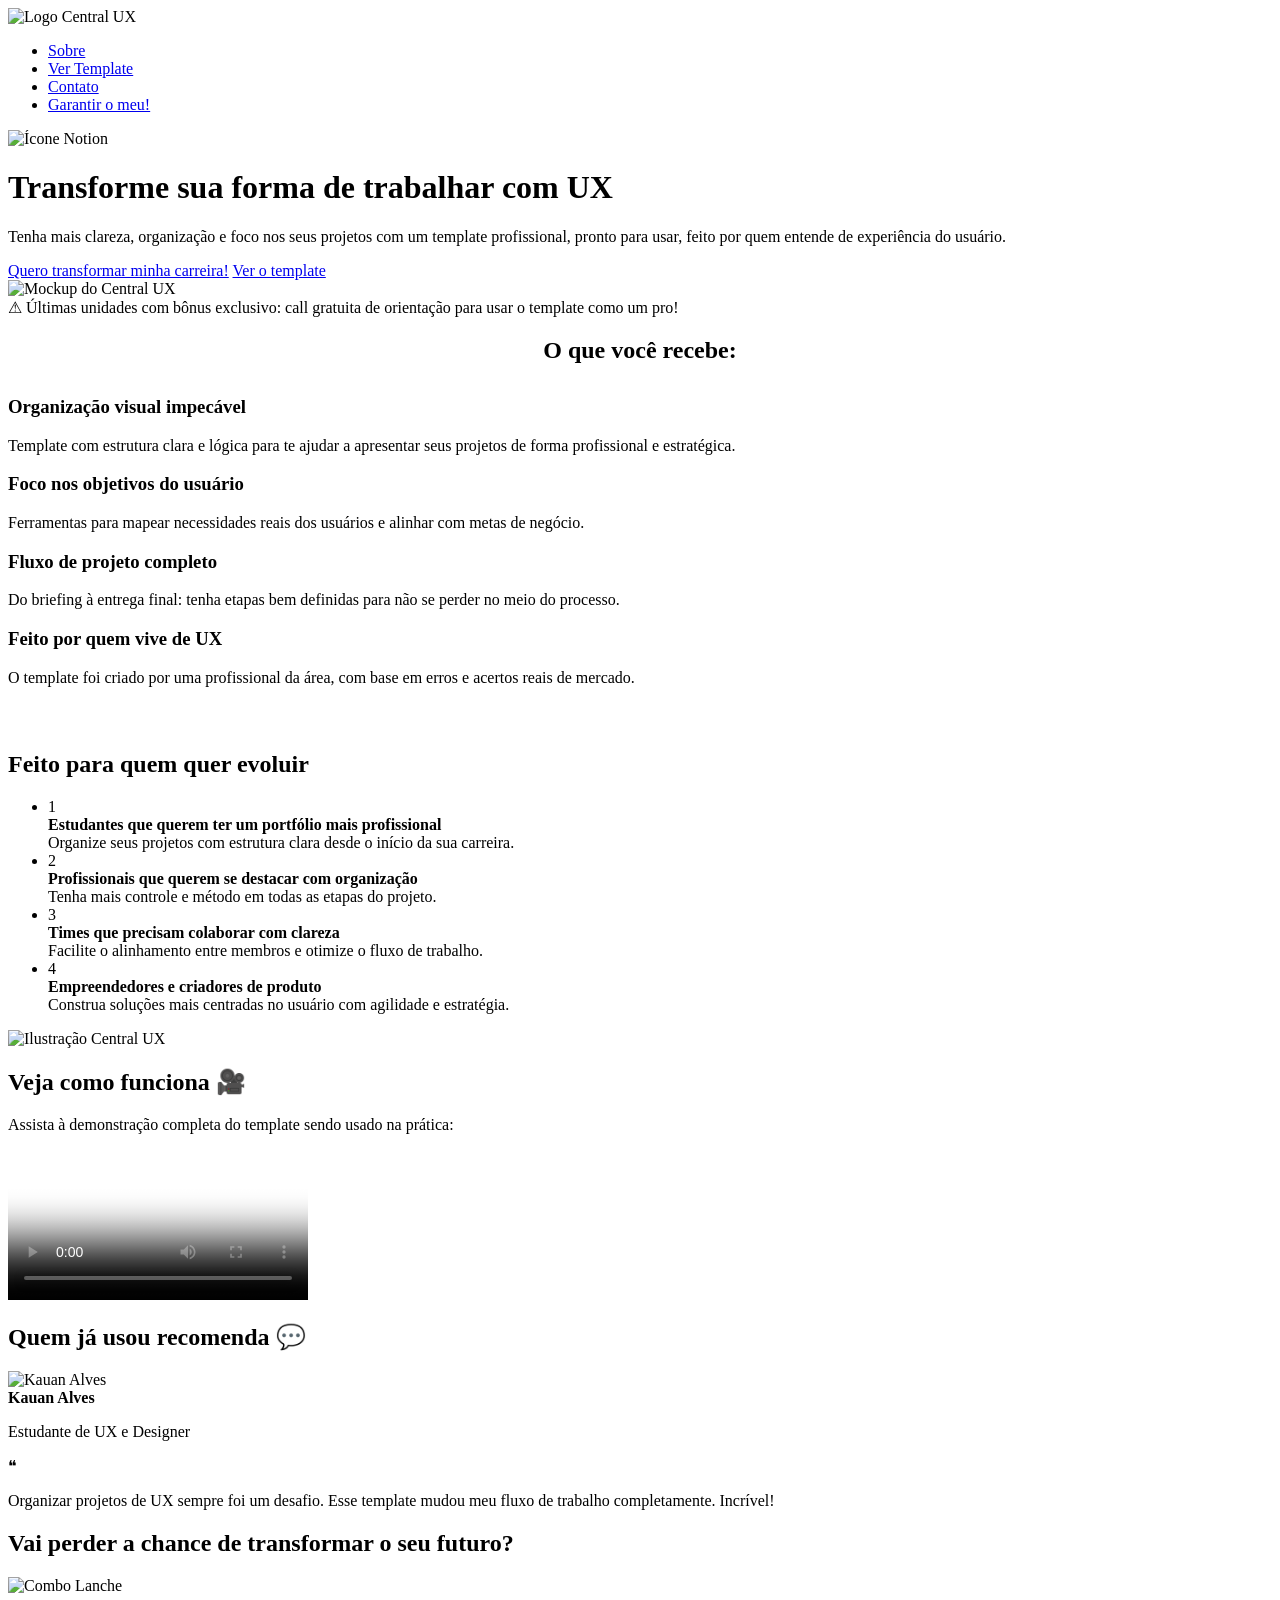
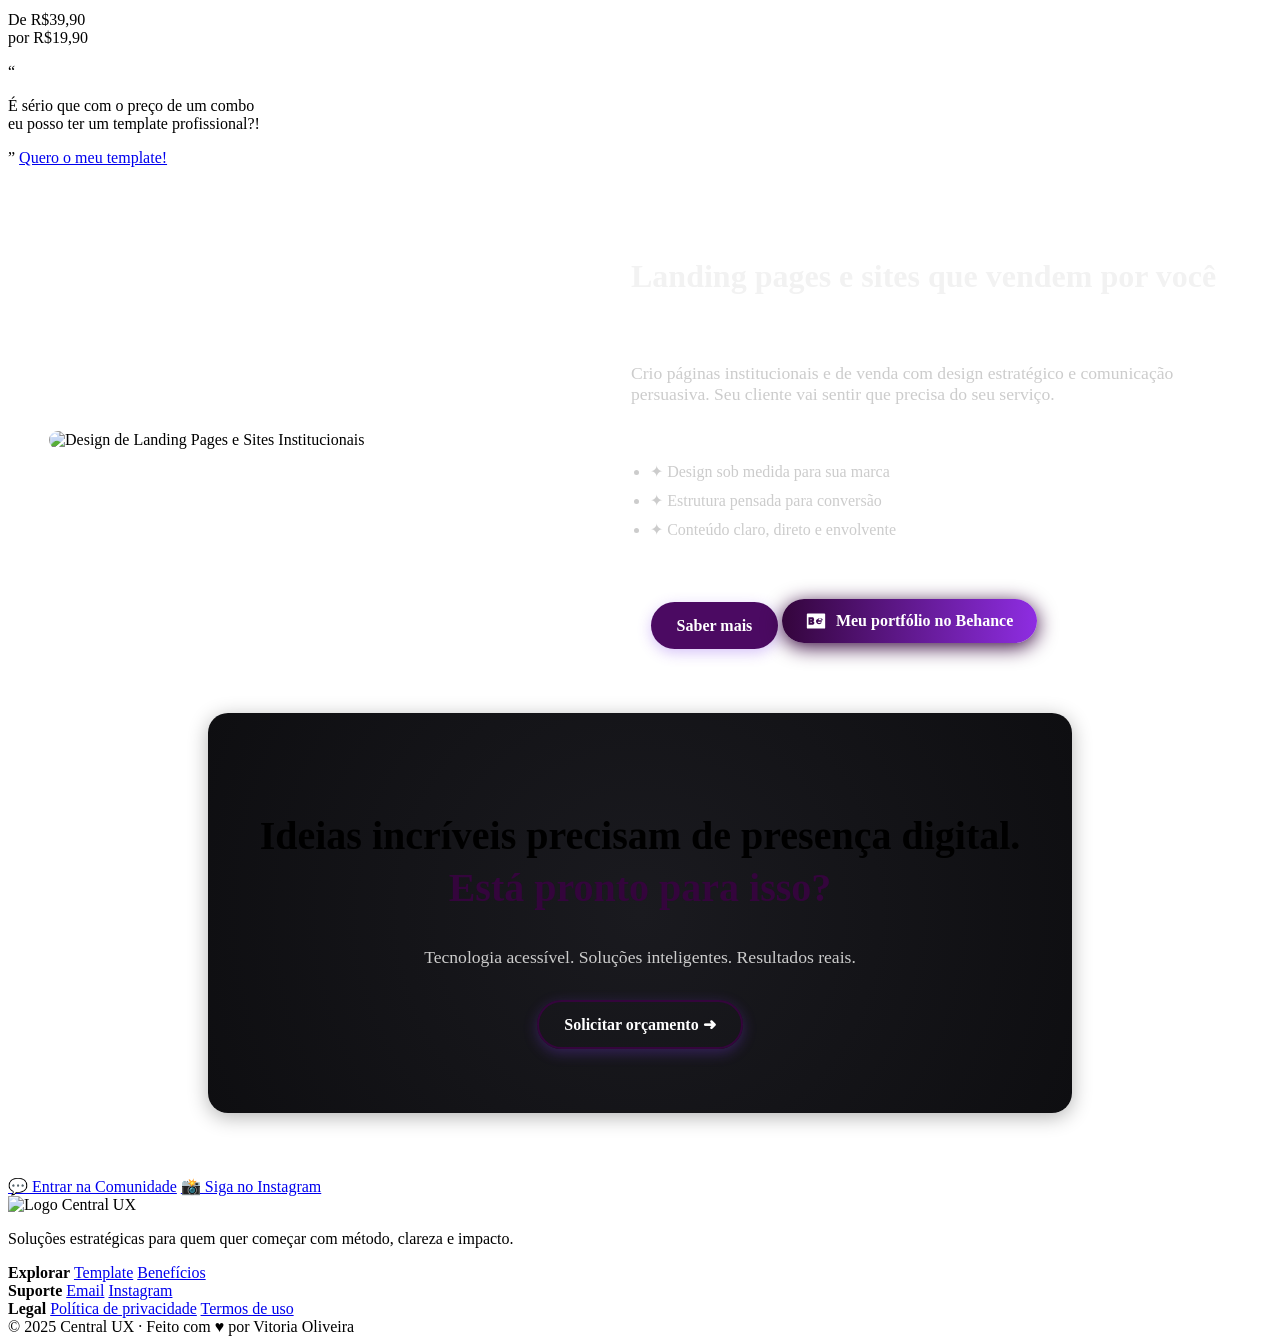
==== index.html @ a13b83d2 "add files via upload" ====
<!DOCTYPE html>
<html lang="pt-BR">
<head>
  <meta charset="UTF-8" />
  <meta name="viewport" content="width=device-width, initial-scale=1.0" />
  <meta name="description" content="Central UX: o template definitivo para designers, freelancers e times organizarem seus projetos de UX com clareza e método.">
  <title>Central UX | Organize seus Projetos de UX Agora</title>
  <link href="https://fonts.googleapis.com/css2?family=Poppins:wght@400;600;700&display=swap" rel="stylesheet">
  <link href="/CENTRAL UX/css/stylesheet.css" rel="stylesheet">
  <script src="https://unpkg.com/lucide@latest"></script>
  
</head>
<body>

<nav class="header">
  <nav class="nav-bar">
    <div class="nav-logo">
      <img src="/CENTRAL UX/midia/ICON CENTRAL UX.png" alt="Logo Central UX" />
    </div>
    <ul class="nav-links">
      <li><a href="#sobre">Sobre</a></li>
      <li><a href="#template">Ver Template</a></li>
      <li><a href="#contato">Contato</a></li>
      <li><a href="https://mpago.la/2UiSpnp" class="btn-nav">Garantir o meu!</a></li>
    </ul>
  </nav>
</nav>

  <header>
    <div class="hero">
      <img src="https://upload.wikimedia.org/wikipedia/commons/4/45/Notion_app_logo.png" alt="Ícone Notion" class="logo" />
      <h1>Transforme sua forma de trabalhar com UX</h1>
      <p>Tenha mais clareza, organização e foco nos seus projetos com um template profissional, pronto para usar, feito por quem entende de experiência do usuário.</p>
      <div class="cta-buttons">
        <a href="https://mpago.la/2UiSpnp" class="primary">Quero transformar minha carreira!</a>
        <a href="#video" class="secondary">Ver o template</a>
      </div>
    </div>
    <div class="mockup">
      <img src="/CENTRAL UX/midia/ZenBook Duo 14.png" alt="Mockup do Central UX" />
    </div>
  </header>

  <main class="container">
    <section class="urgency">⚠ Últimas unidades com bônus exclusivo: call gratuita de orientação para usar o template como um pro!</section>

 <section id="sobre" style="margin-bottom: 4rem;">
  <h2 class="hover-underline" style="text-align: center; margin-bottom: 2rem; font-weight: 700;">
    O que você recebe:
  </h2>

  <div class="cards-container">
    <div class="card">
      <div class="icon-circle">
        <div data-lucide="layout-dashboard" style="stroke: #fff;"></div>
      </div>
      <h3>Organização visual impecável</h3>
      <p>
        Template com estrutura clara e lógica para te ajudar a apresentar seus projetos de forma profissional e estratégica.
      </p>
    </div>

    <div class="card">
      <div class="icon-circle">
        <div data-lucide="target" style="stroke: #fff;"></div>
      </div>
      <h3>Foco nos objetivos do usuário</h3>
      <p>
        Ferramentas para mapear necessidades reais dos usuários e alinhar com metas de negócio.
      </p>
    </div>

    <div class="card">
      <div class="icon-circle">
        <div data-lucide="layers" style="stroke: #fff;"></div>
      </div>
      <h3>Fluxo de projeto completo</h3>
      <p>
        Do briefing à entrega final: tenha etapas bem definidas para não se perder no meio do processo.
      </p>
    </div>

    <div class="card">
      <div class="icon-circle">
        <div data-lucide="users" style="stroke: #fff;"></div>
      </div>
      <h3>Feito por quem vive de UX</h3>
      <p>
        O template foi criado por uma profissional da área, com base em erros e acertos reais de mercado.
      </p>
    </div>
  </div>
</section>


<script>
  lucide.createIcons();
</script>
    </div>
  </section>
  <script>
    lucide.createIcons();
  </script>

<section class="evoluir-section">
  <div class="evoluir-container">
    <div class="evoluir-texto">
      <h2>Feito para quem quer evoluir</h2>

      <ul>
        <li>
          <span class="num">1</span>
          <div>
            <strong>Estudantes que querem ter um portfólio mais profissional</strong><br />
            Organize seus projetos com estrutura clara desde o início da sua carreira.
          </div>
        </li>
        <li>
          <span class="num">2</span>
          <div>
            <strong>Profissionais que querem se destacar com organização</strong><br />
            Tenha mais controle e método em todas as etapas do projeto.
          </div>
        </li>
        <li>
          <span class="num">3</span>
          <div>
            <strong>Times que precisam colaborar com clareza</strong><br />
            Facilite o alinhamento entre membros e otimize o fluxo de trabalho.
          </div>
        </li>
        <li>
          <span class="num">4</span>
          <div>
            <strong>Empreendedores e criadores de produto</strong><br />
            Construa soluções mais centradas no usuário com agilidade e estratégia.
          </div>
        </li>
      </ul>
    </div>

    <div class="evoluir-img">
      <img src="/CENTRAL UX/midia/Startup.svg" alt="Ilustração Central UX" />
    </div>
  </div>
</section>

<section class="como-funciona">
  <div class="container">
    <h2>Veja como funciona 🎥</h2>
    <p>Assista à demonstração completa do template sendo usado na prática:</p>
    <div class="video-wrapper">
      <video controls poster="/CENTRAL UX/midia/ICON CENTRAL UX.png">
        <source src="/CENTRAL UX/midia/Gravação de Tela 2025-06-22 212845.mp4" type="video/mp4">
        Seu navegador não suporta o elemento de vídeo.
      </video>
    </div>
  </div>
</section>

<section class="depoimentos-bg">
  <div class="depoimentos container">
    <h2>Quem já usou recomenda <span>💬</span></h2>

    <div class="depoimento-card">
      <div class="depoimento-header">
        <img src="/CENTRAL UX/midia/imgkauan.jpg" alt="Kauan Alves">
        <div class="depoimento-info">
          <strong>Kauan Alves</strong>
          <p>Estudante de UX e Designer</p>
        </div>
      </div>
      <div class="depoimento-texto">
        <span class="aspas">❝</span>
        <p>
          Organizar projetos de UX sempre foi um desafio. Esse template mudou meu fluxo de trabalho completamente. Incrível!
        </p>
      </div>
    </div>
  </div>
</section>


<section class="combo-banner">
   <h2>Vai perder a chance de transformar o seu futuro?</h2>
  <div class="combo-left">
    <img src="/CENTRAL UX/midia/combo-lanche.png" alt="Combo Lanche" />
    <p class="preco">
      De <span class="antigo">R$39,90</span><br>
      por <span class="novo">R$19,90</span>
    </p>
  </div>

  <div class="combo-right">
    <div class="citacao">
      <span class="aspas-top">“</span>
      <p class="frase">
        É sério que com o preço de um combo<br>
        eu posso ter um template profissional?!
      </p>
      <span class="aspas-bottom">”</span>
      <a href="#formulario" class="cta-combo">Quero o meu template!</a>
    </div>
  </div>
</section>

  </main>
<section class="highlight fade-up-section" style="display: flex; flex-wrap: wrap; align-items: center; justify-content: center; gap: 2rem; margin-top: 4rem;">
  <div style="flex: 1 1 450px; max-width: 550px;">
    <img src="/CENTRAL UX/midia/Group 33583 1.png" alt="Design de Landing Pages e Sites Institucionais" style="width: 100%; border-radius: 20px;" />
  </div>
  <div style="flex: 1 1 450px; max-width: 600px; display: flex; flex-direction: column; gap: 1.5rem;">
    <h2 style="font-size: 2rem; color: #f2f2f2;">Landing pages e sites que vendem por você</h2>
    <p style="font-size: 1.1rem; color: #ccc;">Crio páginas institucionais e de venda com design estratégico e comunicação persuasiva. Seu cliente vai sentir que precisa do seu serviço.</p>
    <ul style="color: #ccc; font-size: 1rem; padding-left: 1.2rem; display: flex; flex-direction: column; gap: 0.6rem;">
      <li>✦ Design sob medida para sua marca</li>
      <li>✦ Estrutura pensada para conversão</li>
      <li>✦ Conteúdo claro, direto e envolvente</li>
    </ul>

     <div class="button-group">
        <span style="margin-left: 20px;"></span>
        <a href="/CENTRAL UX/pagina landing/index.html" class="cta-site-button" style="background-color:#4b0a62;">Saber mais</a>
        <a href="https://www.behance.net/vitoriaoliveira102" target="_blank" class="btn-behance">
  <svg xmlns="http://www.w3.org/2000/svg" width="20" height="20" fill="white" viewBox="0 0 24 24">
    <path d="M2 3h20a1 1 0 0 1 1 1v16a1 1 0 0 1-1 1H2a1 1 0 0 1-1-1V4a1 1 0 0 1 1-1zm7.5 6.25c0-1.2-.98-1.75-2.18-1.75H3v9h4.5c1.38 0 2.5-.93 2.5-2.25 0-.98-.62-1.69-1.5-1.97.69-.24 1.25-.81 1.25-2.03zm-3.5.25c.42 0 .75.33.75.75s-.33.75-.75.75H5.5V9.5H6zm0 3.25c.55 0 1 .38 1 .75s-.45.75-1 .75H5.5v-1.5H6zm11.69-3.97c-1.31 0-2.37.95-2.65 2.22h5.04c-.18-1.36-1.1-2.22-2.39-2.22zM12 12c0 2.21 1.61 3.75 3.74 3.75 1.44 0 2.55-.69 3.14-1.94h-1.76c-.29.43-.77.69-1.38.69-.89 0-1.54-.5-1.72-1.5h5.03v-.5c0-2.2-1.31-3.75-3.62-3.75C13.49 9.75 12 11.06 12 12zm3-4.75h4v1h-4v-1z"/>
  </svg>
  <span>Meu portfólio no Behance</span>
</a>
      </div>
  </div>
</section>

<section class="cta-section">
    <h1>Ideias incríveis precisam de presença digital. <span>Está pronto para isso?</span></h1>
    <p>Tecnologia acessível. Soluções inteligentes. Resultados reais.</p>
   <div class="button-group">
        <a href="https://wa.me/5585998333612?text=Olá!%20Tenho%20interesse%20em%20um%20site." target="_blank" class="cta-site-button">
          Solicitar orçamento ➜
        </a>
      </div>
  </section>
    <div class="cta-buttons" style="margin-top: 2rem; justify-content: center;">
      <a href="https://chat.whatsapp.com/ByC4H8EJh5B25DoZW5UY8A?mode=ac_c" class="primary">💬 Entrar na Comunidade</a>
      <a href="https://www.instagram.com/central_ux/" class="secondary">📸 Siga no Instagram</a>
    </div>
<style>
   .cta-section {
      background: radial-gradient(circle at center, #1a1a1f 0%, #0e0e11 100%);
      border-radius: 20px;
      padding: 4rem 2rem;
      text-align: center;
      max-width: 800px;
      margin: 4rem auto;
      box-shadow: 0 4px 20px rgba(0,0,0,0.3);
    }
    .cta-section h1 {
      font-size: 2.5rem;
      font-weight: 700;
      line-height: 1.3;
    }
    .cta-section h1 span {
      color: #34053C;
    }
    .cta-section p {
      font-size: 1.1rem;
      color: #ccc;
      margin: 1rem 0 2rem;
    }
    .cta-section a {
      background: transparent;
      border: 2px solid #34053C;
      color: #ffffff;
      padding: 0.8rem 1.6rem;
      border-radius: 50px;
      font-weight: 600;
      text-decoration: none;
      transition: all 0.3s ease;
    }
    .cta-section a:hover {
      background: #34053C;
      color: #fff;
      transform: translateY(-2px);
    }
  .btn-behance {
  display: inline-flex;
  align-items: center;
  gap: 10px;
  margin-top: 20px;
  padding: 12px 24px;
  border-radius: 9999px;
  font-weight: 600;
  font-size: 1rem;
  color: white;
  background: linear-gradient(90deg, #34053C, #8e2de2);
  box-shadow: 0 4px 20px #34053C;
  text-decoration: none;
  transition: all 0.3s ease;
}

.btn-behance:hover {
  transform: scale(1.05);
  box-shadow: 0 6px 30px #34053C;
}
  
  /* Animação de entrada suave para a seção */
  .fade-up-section {
    opacity: 0;
    transform: translateY(50px);
    animation: fadeUp 1.2s ease forwards;
    animation-delay: 0.3s;
  }

  @keyframes fadeUp {
    to {
      opacity: 1;
      transform: translateY(0);
    }
  }

  /* Botão com hover e seta */
  .cta-site-button {
    display: inline-block;
    background: #7b3be8;
    color: white;
    padding: 0.9rem 1.6rem;
    border-radius: 50px;
    text-decoration: none;
    font-weight: 600;
    transition: all 0.3s ease;
    box-shadow: 0 4px 14px rgba(123, 59, 232, 0.3);
  }

  .cta-site-button:hover {
    background: #9e5bff;
    transform: translateY(-4px);
    box-shadow: 0 6px 20px rgba(123, 59, 232, 0.4);
  }
</style>


  <footer>
  <div class="brand">
    <img src="/CENTRAL UX/midia/ICON CENTRAL UX.png" alt="Logo Central UX" style="width: 300px; height: auto;" />
    <p>Soluções estratégicas para quem quer começar com método, clareza e impacto.</p>
  </div>
  <div class="links">
    <div>
      <strong>Explorar</strong>
      <a href="#">Template</a>
      <a href="#">Benefícios</a>
    </div>
    <div>
      <strong>Suporte</strong>
      <a href="mailto:centralux0@gmail.com">Email</a>
      <a href="https://www.instagram.com/central_ux/">Instagram</a>
    </div>
    <div>
      <strong>Legal</strong>
      <a href="#">Política de privacidade</a>
      <a href="#">Termos de uso</a>
    </div>
  </div>
  <div class="bottom">
    © 2025 Central UX · Feito com ♥ por Vitoria Oliveira
  </div>
</footer>
</body>
</html>
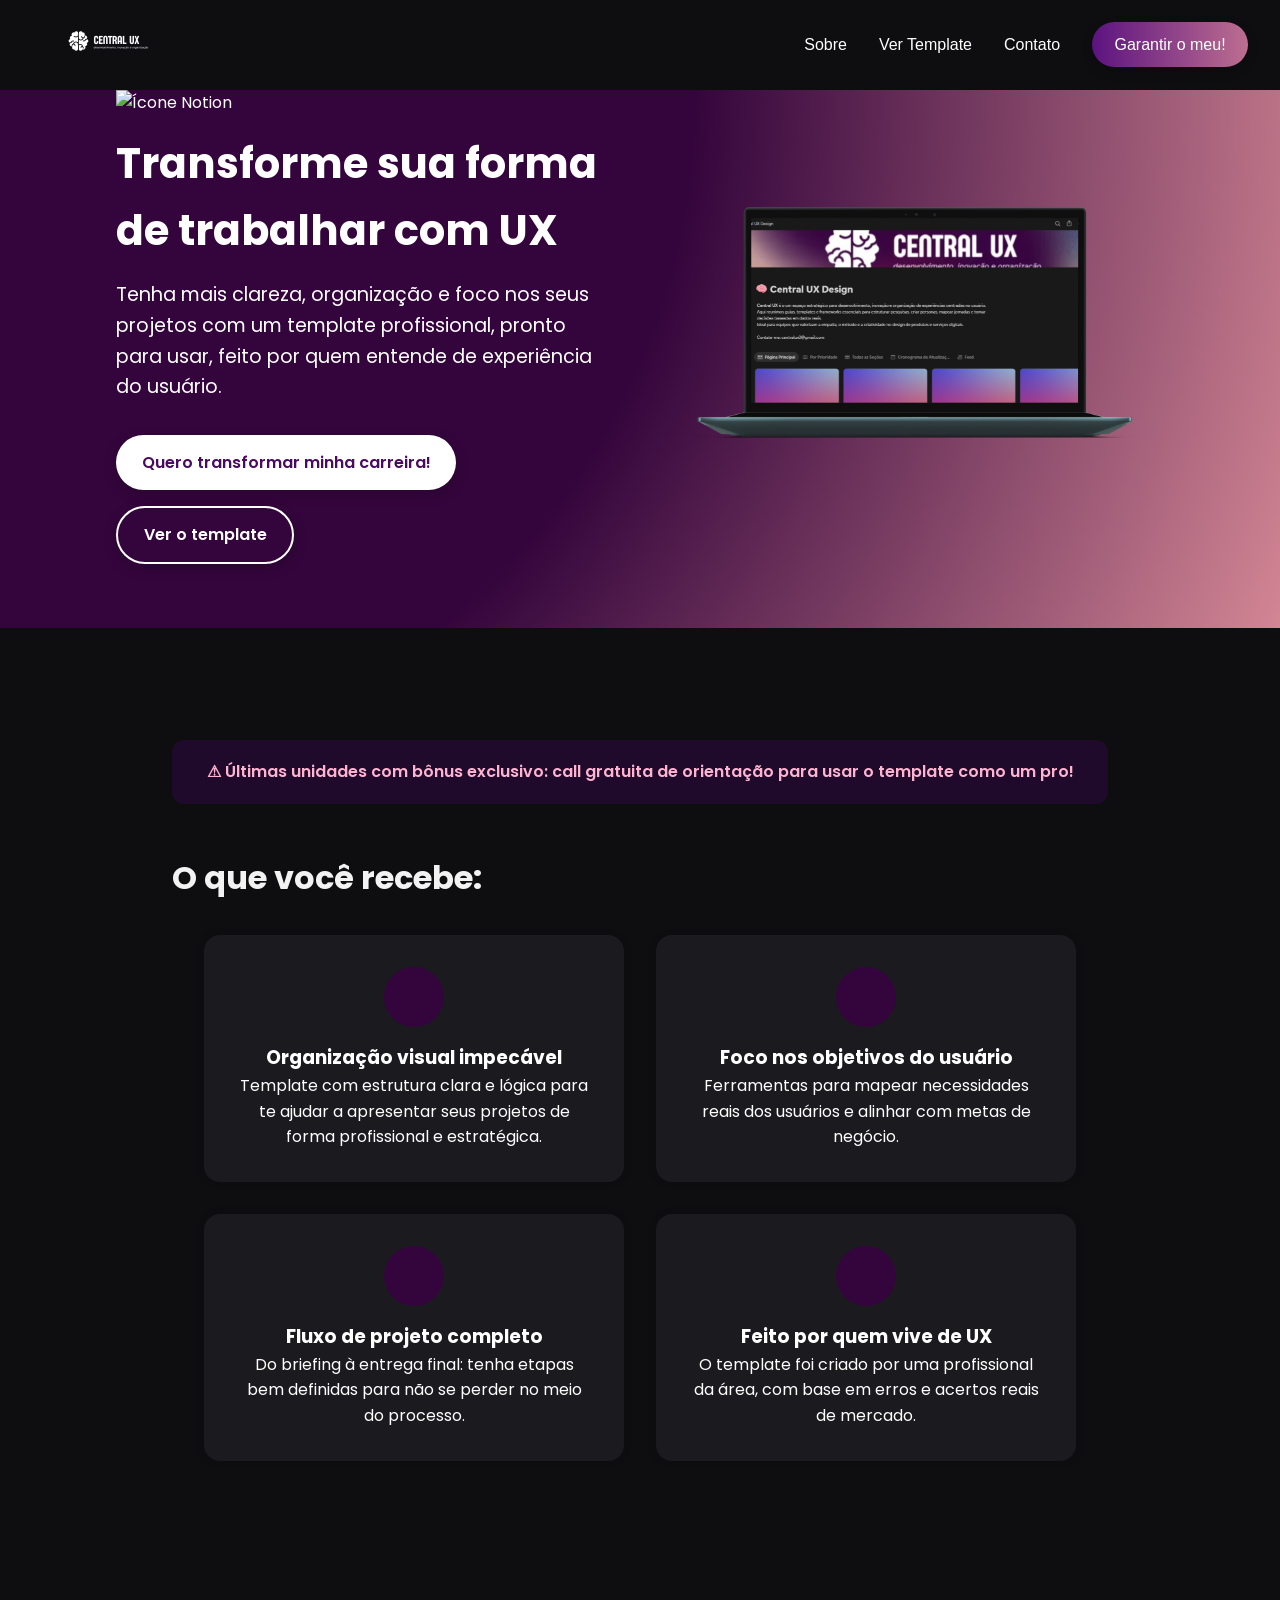
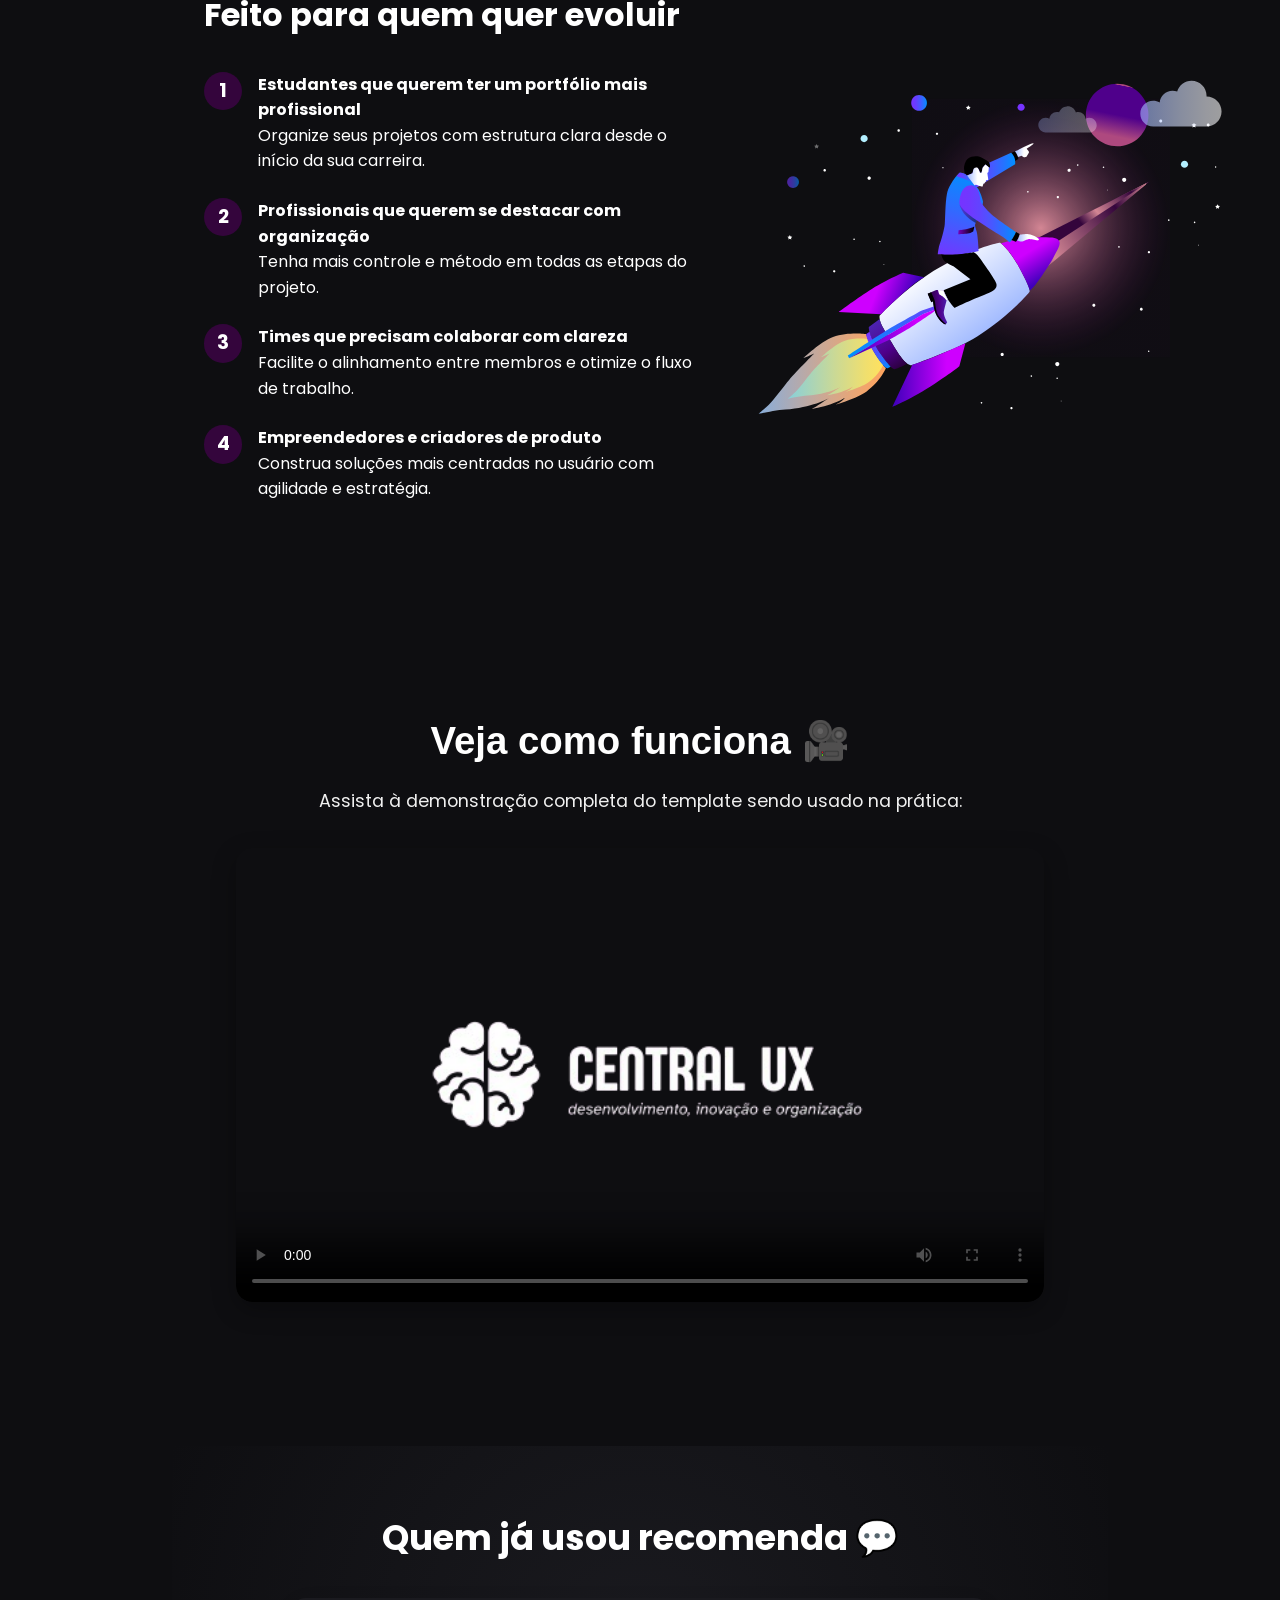
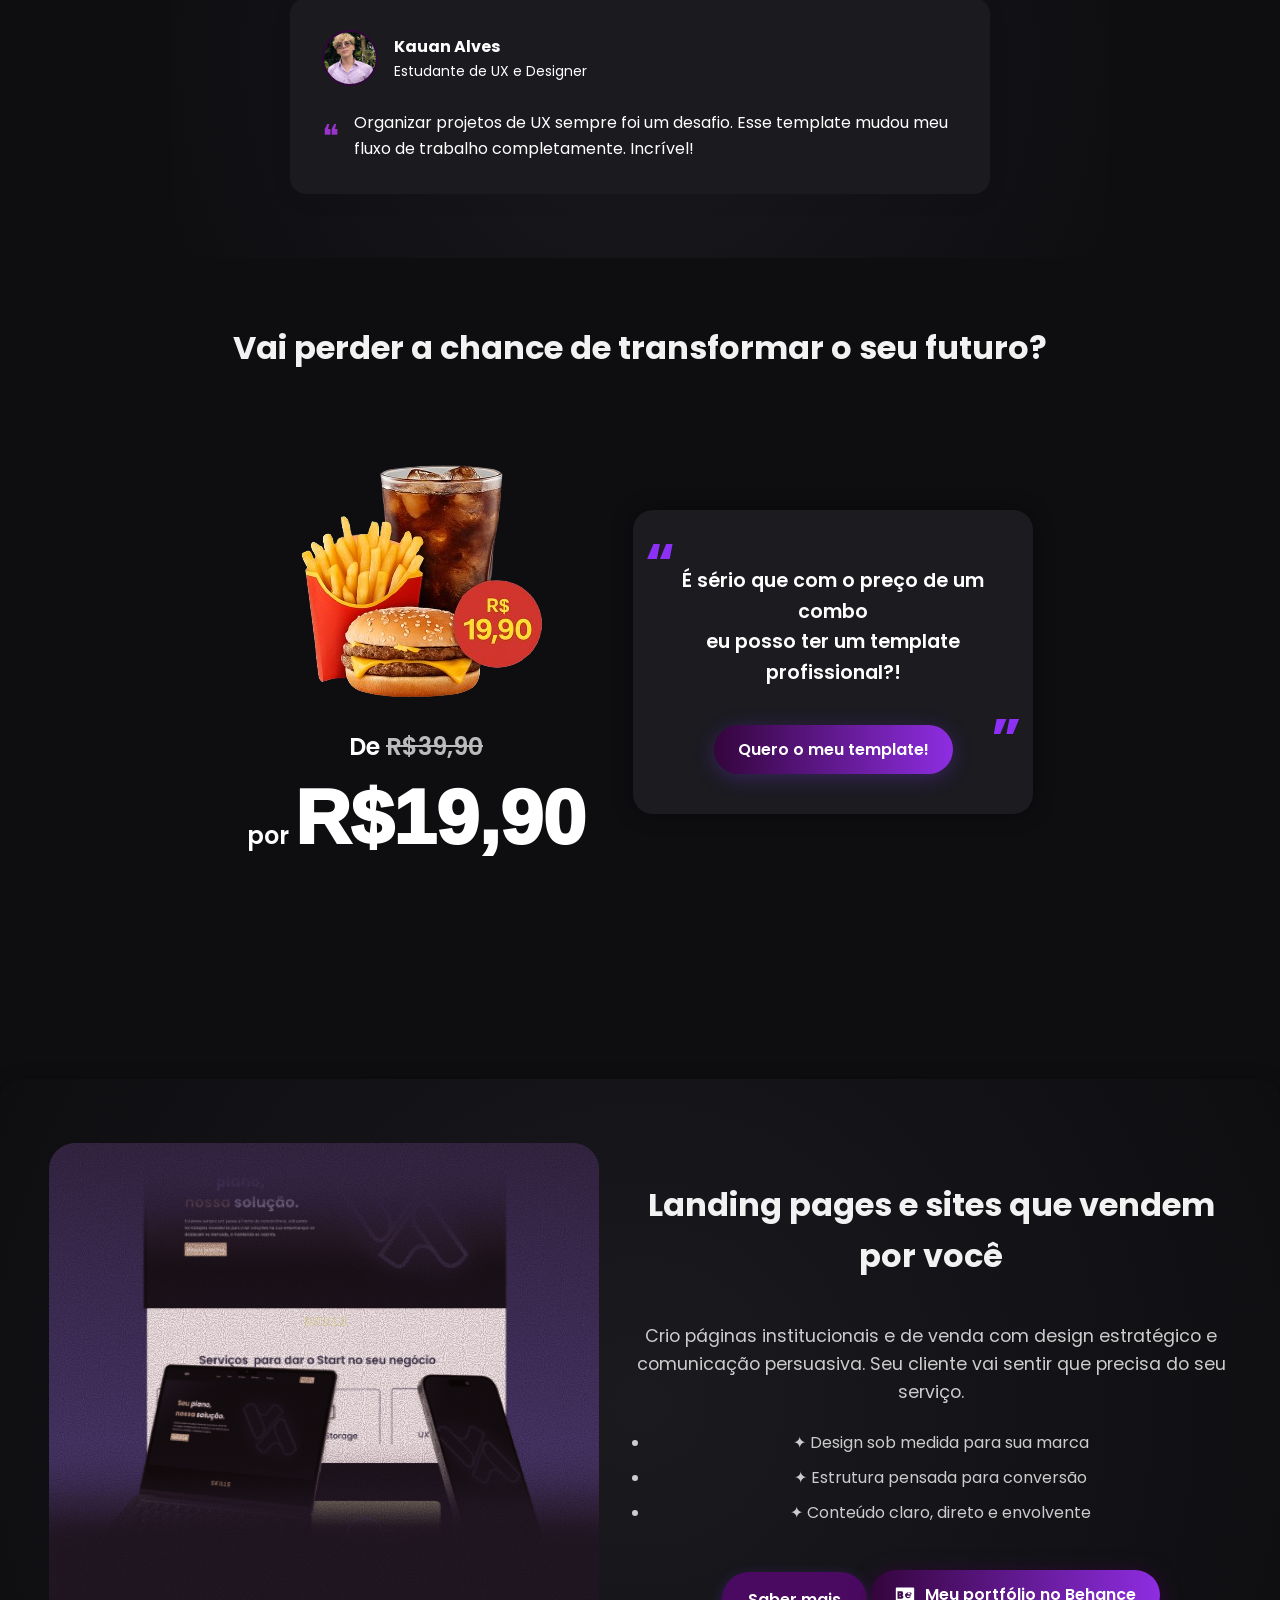
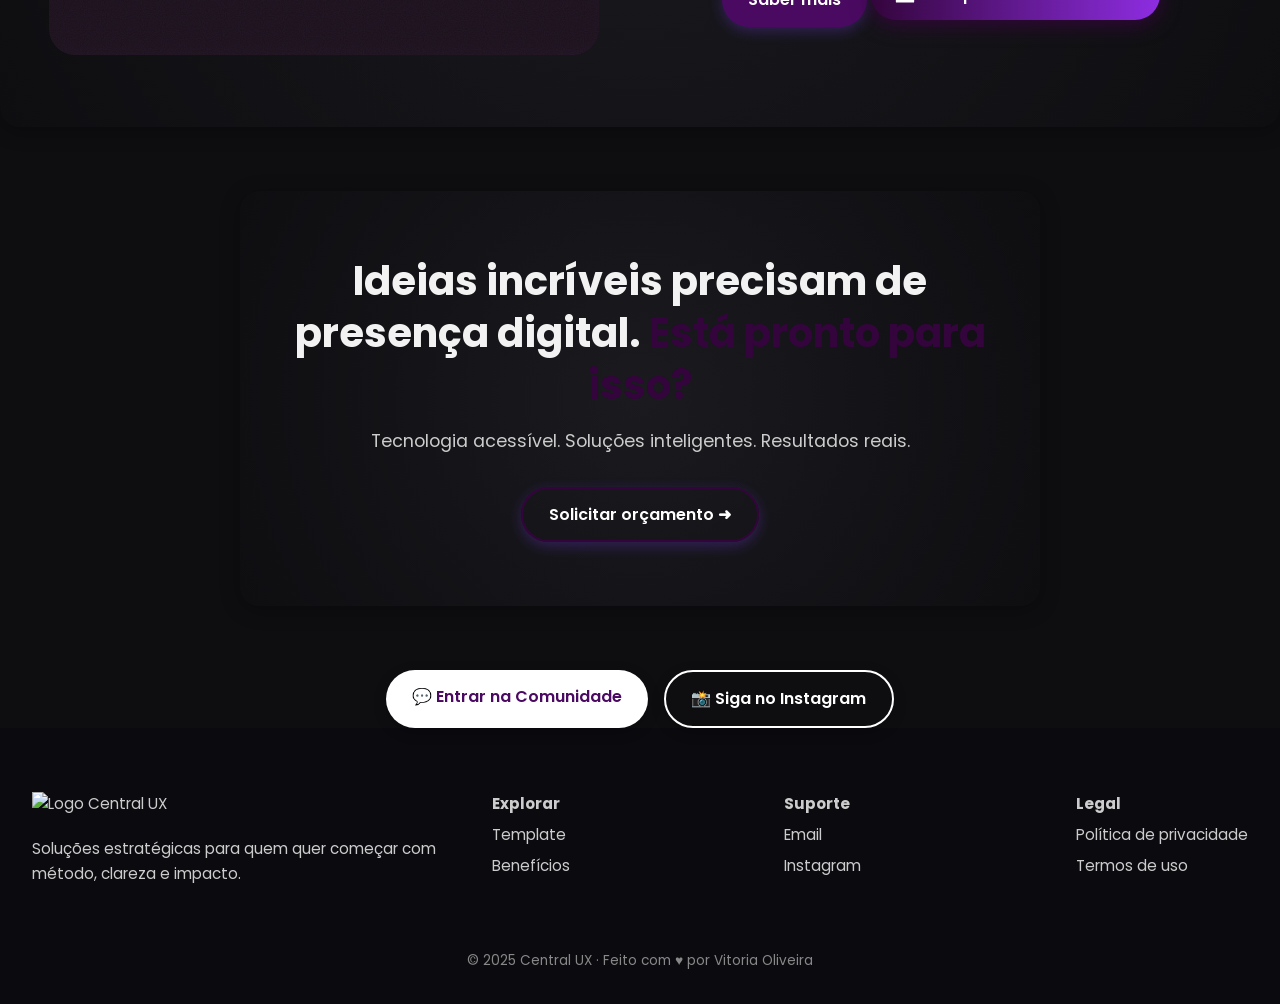
==== commit 69d278aa: "Update index.html" ====
--- a/index.html
+++ b/index.html
@@ -6,7 +6,7 @@
   <meta name="description" content="Central UX: o template definitivo para designers, freelancers e times organizarem seus projetos de UX com clareza e método.">
   <title>Central UX | Organize seus Projetos de UX Agora</title>
   <link href="https://fonts.googleapis.com/css2?family=Poppins:wght@400;600;700&display=swap" rel="stylesheet">
-  <link href="/CENTRAL UX/css/stylesheet.css" rel="stylesheet">
+  <link href="../css/stylesheet.css" rel="stylesheet">
   <script src="https://unpkg.com/lucide@latest"></script>
   
 </head>
@@ -15,7 +15,7 @@
 <nav class="header">
   <nav class="nav-bar">
     <div class="nav-logo">
-      <img src="/CENTRAL UX/midia/ICON CENTRAL UX.png" alt="Logo Central UX" />
+      <img src="../midia/ICON CENTRAL UX.png" alt="Logo Central UX" />
     </div>
     <ul class="nav-links">
       <li><a href="#sobre">Sobre</a></li>
@@ -37,7 +37,7 @@
       </div>
     </div>
     <div class="mockup">
-      <img src="/CENTRAL UX/midia/ZenBook Duo 14.png" alt="Mockup do Central UX" />
+      <img src="../midia/ZenBook Duo 14.png" alt="Mockup do Central UX" />
     </div>
   </header>
 
@@ -140,7 +140,7 @@
     </div>
 
     <div class="evoluir-img">
-      <img src="/CENTRAL UX/midia/Startup.svg" alt="Ilustração Central UX" />
+      <img src="../midia/Startup.svg" alt="Ilustração Central UX" />
     </div>
   </div>
 </section>
@@ -150,7 +150,7 @@
     <h2>Veja como funciona 🎥</h2>
     <p>Assista à demonstração completa do template sendo usado na prática:</p>
     <div class="video-wrapper">
-      <video controls poster="/CENTRAL UX/midia/ICON CENTRAL UX.png">
+      <video controls poster="../midia/ICON CENTRAL UX.png">
         <source src="/CENTRAL UX/midia/Gravação de Tela 2025-06-22 212845.mp4" type="video/mp4">
         Seu navegador não suporta o elemento de vídeo.
       </video>
@@ -164,7 +164,7 @@
 
     <div class="depoimento-card">
       <div class="depoimento-header">
-        <img src="/CENTRAL UX/midia/imgkauan.jpg" alt="Kauan Alves">
+        <img src="../midia/imgkauan.jpg" alt="Kauan Alves">
         <div class="depoimento-info">
           <strong>Kauan Alves</strong>
           <p>Estudante de UX e Designer</p>
@@ -184,7 +184,7 @@
 <section class="combo-banner">
    <h2>Vai perder a chance de transformar o seu futuro?</h2>
   <div class="combo-left">
-    <img src="/CENTRAL UX/midia/combo-lanche.png" alt="Combo Lanche" />
+    <img src="../midia/combo-lanche.png" alt="Combo Lanche" />
     <p class="preco">
       De <span class="antigo">R$39,90</span><br>
       por <span class="novo">R$19,90</span>
@@ -207,7 +207,7 @@
   </main>
 <section class="highlight fade-up-section" style="display: flex; flex-wrap: wrap; align-items: center; justify-content: center; gap: 2rem; margin-top: 4rem;">
   <div style="flex: 1 1 450px; max-width: 550px;">
-    <img src="/CENTRAL UX/midia/Group 33583 1.png" alt="Design de Landing Pages e Sites Institucionais" style="width: 100%; border-radius: 20px;" />
+    <img src="../midia/Group 33583 1.png" alt="Design de Landing Pages e Sites Institucionais" style="width: 100%; border-radius: 20px;" />
   </div>
   <div style="flex: 1 1 450px; max-width: 600px; display: flex; flex-direction: column; gap: 1.5rem;">
     <h2 style="font-size: 2rem; color: #f2f2f2;">Landing pages e sites que vendem por você</h2>
@@ -220,7 +220,7 @@
 
      <div class="button-group">
         <span style="margin-left: 20px;"></span>
-        <a href="/CENTRAL UX/pagina landing/index.html" class="cta-site-button" style="background-color:#4b0a62;">Saber mais</a>
+        <a href="../pagina landing/index.html" class="cta-site-button" style="background-color:#4b0a62;">Saber mais</a>
         <a href="https://www.behance.net/vitoriaoliveira102" target="_blank" class="btn-behance">
   <svg xmlns="http://www.w3.org/2000/svg" width="20" height="20" fill="white" viewBox="0 0 24 24">
     <path d="M2 3h20a1 1 0 0 1 1 1v16a1 1 0 0 1-1 1H2a1 1 0 0 1-1-1V4a1 1 0 0 1 1-1zm7.5 6.25c0-1.2-.98-1.75-2.18-1.75H3v9h4.5c1.38 0 2.5-.93 2.5-2.25 0-.98-.62-1.69-1.5-1.97.69-.24 1.25-.81 1.25-2.03zm-3.5.25c.42 0 .75.33.75.75s-.33.75-.75.75H5.5V9.5H6zm0 3.25c.55 0 1 .38 1 .75s-.45.75-1 .75H5.5v-1.5H6zm11.69-3.97c-1.31 0-2.37.95-2.65 2.22h5.04c-.18-1.36-1.1-2.22-2.39-2.22zM12 12c0 2.21 1.61 3.75 3.74 3.75 1.44 0 2.55-.69 3.14-1.94h-1.76c-.29.43-.77.69-1.38.69-.89 0-1.54-.5-1.72-1.5h5.03v-.5c0-2.2-1.31-3.75-3.62-3.75C13.49 9.75 12 11.06 12 12zm3-4.75h4v1h-4v-1z"/>
--- a/css/stylesheet.css
+++ b/css/stylesheet.css
@@ -0,0 +1,750 @@
+  * { margin: 0; padding: 0; box-sizing: border-box; scroll-behavior: smooth; }
+   
+  body {
+      font-family: 'Poppins', sans-serif;
+      background: #0e0e11;
+      color: #f2f2f2;
+      line-height: 1.6;
+    }
+.header {
+  background: #0e0e11;
+  padding: 1rem 2rem;
+}
+
+.nav-bar {
+  max-width: 1240px;
+  margin: 0 auto;
+  display: flex;
+  align-items: center;
+  justify-content: space-between;
+  flex-wrap: wrap;
+}
+
+.nav-logo img {
+  height: 50px;
+}
+
+.nav-links {
+  display: flex;
+  list-style: none;
+  align-items: center;
+  gap: 2rem;
+}
+
+.nav-links li a {
+  text-decoration: none;
+  color: white;
+  font-weight: 500;
+  transition: color 0.3s;
+}
+
+.nav-links li a:hover {
+  color: #34053C;
+}
+
+.btn-nav {
+  background: linear-gradient(90deg, #5c1380, #bd6e90);
+  color: white;
+  padding: 0.6rem 1.4rem;
+  border-radius: 999px;
+  font-weight: 600;
+  transition: all 0.3s ease;
+  display: inline-block;
+  white-space: nowrap;
+  box-shadow: 0 4px 12px rgba(0, 0, 0, 0.2);
+}
+.btn-nav:hover {
+  background: linear-gradient(90deg, #5c1380, #bd6e90);
+  color: #fff;
+  opacity: 0.9;
+  transform: scale(1.03);
+}
+
+
+@media (max-width: 768px) {
+  .nav-bar {
+    flex-direction: column;
+    gap: 1rem;
+  }
+  .nav-logo {
+    margin-bottom: 1rem;
+  }
+  .nav-links {
+    flex-direction: column;
+    align-items: center;
+  }
+}
+       header {
+      display: flex;
+      align-items: center;
+      justify-content: center;
+      flex-wrap: nowrap;
+      gap: 3rem;
+      padding: 0rem 2rem 4rem;
+      background: radial-gradient(circle at top left, #34053C, #34053C, #D38694);
+      color: #fff;
+      text-align: left;
+    }
+    .hero {
+      max-width: 500px;
+      flex-shrink: 0;
+    }
+    .hero img.logo {
+      width: 80px;
+      animation: float 4s ease-in-out infinite;
+    }
+    .hero h1 {
+      font-size: 2.6rem;
+      font-weight: 700;
+      margin: 1rem 0;
+    }
+    .hero p {
+      font-size: 1.2rem;
+    }
+    .cta-buttons {
+      display: flex;
+      gap: 1rem;
+      flex-wrap: wrap;
+      margin-top: 2rem;
+    }
+    .cta-buttons a {
+      padding: 0.9rem 1.6rem;
+      font-weight: 600;
+      border-radius: 50px;
+      text-decoration: none;
+      font-size: 1rem;
+      transition: all 0.3s ease;
+      box-shadow: 0 4px 14px rgba(0, 0, 0, 0.2);
+      cursor: pointer;
+    }
+    .cta-buttons a.primary {
+      background: #fff;
+      color: #4b0a62;
+    }
+    .cta-buttons a.primary:hover {
+      background: linear-gradient(90deg, #5c1380, #bd6e90);
+      color: #ffff;
+      transform: translateY(-2px);
+      box-shadow: 0 6px 20px rgba(165, 91, 121, 0.5);
+    }
+    .cta-buttons a.secondary {
+      border: 2px solid #fff;
+      color: #fff;
+      background: transparent;
+    }
+    .cta-buttons a.secondary:hover {
+      background: rgba(255,255,255,0.1);
+      transform: translateY(-4px);
+    }
+    .mockup {
+      max-width: 500px;
+      flex-shrink: 0;
+    }
+    .mockup img {
+      width: 100%;
+      border-radius: 20px;
+      transition: transform 1.0s ease;
+      cursor: pointer;
+      animation: float 3s ease-in-out;
+    }
+    .mockup img:hover {
+      transform: rotateY(6deg) rotateX(6deg) scale(1.02);
+    }
+    .container {
+      max-width: 1000px;
+      margin: auto;
+      padding: 4rem 2rem;
+    }
+    h2 {
+      font-size: 2rem;
+      margin-bottom: 1rem;
+    }
+    .urgency {
+      background: #1f0a2b;
+      color: #ffb3d1;
+      padding: 1.2rem;
+      font-weight: 600;
+      text-align: center;
+      border-radius: 12px;
+      margin: 3rem 0;
+    }
+
+.evoluir-section {
+  padding: 4rem 2rem;
+  background: transparent;
+}
+
+.evoluir-container {
+  max-width: 1240px;
+  margin: 0 auto;
+  display: flex;
+  align-items: center;
+  gap: 3rem;
+  flex-wrap: wrap;
+}
+
+.evoluir-texto {
+  flex: 1;
+  min-width: 500px;
+}
+
+.evoluir-texto h2 {
+  font-size: 2rem;
+  color: white;
+  font-weight: 700;
+  margin-bottom: 2rem;
+}
+
+.evoluir-texto ul {
+  list-style: none;
+  padding: 0;
+  margin: 0;
+  display: flex;
+  flex-direction: column;
+  gap: 1.5rem;
+}
+
+.evoluir-texto li {
+  display: flex;
+  align-items: flex-start;
+  gap: 1rem;
+  color: white;
+}
+
+.evoluir-texto li .num {
+  background: #34053c;
+  color: white;
+  font-weight: 700;
+  border-radius: 50%;
+  width: 2.4rem;
+  height: 2.4rem;
+  display: flex;
+  align-items: center;
+  justify-content: center;
+  font-size: 1.2rem;
+  flex-shrink: 0;
+}
+
+.evoluir-texto li strong {
+  font-weight: 700;
+  color: white;
+}
+.evoluir-img {
+  flex: 1;
+  min-width: 300px;
+  text-align: center;
+}
+
+.evoluir-img img {
+  max-width: 500px;
+  height: auto;
+}
+    .highlight {
+      background: radial-gradient(circle at center, #1a1a1f 0%, #0e0e11 100%);
+      border-radius: 20px;
+      padding: 4rem 2rem;
+      text-align: center;
+      max-width: 3000px;
+      margin: 4rem auto;
+      box-shadow: 0 4px 20px rgba(0,0,0,0.3);
+    }
+    .hover-underline:hover {
+        text-decoration: underline;
+        text-decoration-color: #8a2be2; /* Roxo */
+        text-underline-offset: 4px;
+    }
+/* Fundo da seção */
+.depoimentos-bg {
+  background: radial-gradient(circle at center, #1a1a1f 0%, #0e0e11 100%);
+  width: 100%;
+  padding: 4rem 0;
+}
+
+/* Container centralizado */
+.depoimentos.container {
+  max-width: 1240px;
+  margin: 0 auto;
+  padding: 0 1.5rem;
+  text-align: center;
+}
+
+/* Título */
+.depoimentos h2 {
+  font-size: 2.2rem;
+  font-weight: 700;
+  margin-bottom: 2rem;
+  color: #fff;
+}
+
+/* Card de depoimento */
+.depoimento-card {
+  background: #1a1a1f;
+  border-radius: 1rem;
+  padding: 2rem;
+  max-width: 700px;
+  margin: 0 auto;
+  text-align: left;
+  box-shadow: 0 5px 25px rgba(0, 0, 0, 0.05);
+}
+
+/* Cabeçalho com imagem e nome */
+.depoimento-header {
+  display: flex;
+  align-items: center;
+  gap: 1rem;
+  margin-bottom: 1.5rem;
+}
+
+.depoimento-header img {
+  width: 56px;
+  height: 56px;
+  border-radius: 50%;
+  object-fit: cover;
+  border: 2px solid #34053C;
+}
+
+.depoimento-info strong {
+  font-size: 1rem;
+  color: #fff;
+}
+
+.depoimento-info p {
+  margin: 0;
+  font-size: 0.875rem;
+  color: #ffff;
+}
+
+/* Texto com aspas */
+.depoimento-texto {
+  font-size: 1rem;
+  color: #ffff;
+  position: relative;
+  line-height: 1.6;
+  padding-left: 2rem;
+}
+
+.depoimento-texto .aspas {
+  font-size: 2rem;
+  color: #9933cc;
+  position: absolute;
+  left: 0;
+  top: 0;
+}
+
+/* RESPONSIVO */
+@media (max-width: 600px) {
+  .depoimentos h2 {
+    font-size: 1.8rem;
+  }
+
+  .depoimento-card {
+    padding: 1.5rem;
+  }
+
+  .depoimento-header {
+    flex-direction: row;
+    align-items: center;
+    gap: 0.75rem;
+  }
+
+  .depoimento-texto {
+    font-size: 0.95rem;
+    padding-left: 1.5rem;
+  }
+
+  .depoimento-texto .aspas {
+    font-size: 1.5rem;
+    top: 2px;
+  }
+}
+
+
+.como-funciona {
+  padding: 5rem 2rem;
+  text-align: center;
+  position: relative;
+  overflow: hidden;
+}
+
+.como-funciona::before {
+  content: "";
+  position: absolute;
+  top: -80px;
+  right: -80px;
+  width: 300px;
+  height: 300px;
+  opacity: 0.07;
+  z-index: 0;
+}
+
+.como-funciona .container {
+  position: relative;
+  z-index: 1;
+  max-width: 900px;
+  margin: 0 auto;
+}
+
+.como-funciona h2 {
+  font-size: 2.4rem;
+  font-weight: 800;
+  color: white;
+  margin-bottom: 1rem;
+}
+
+.como-funciona p {
+  font-size: 1.1rem;
+  color: #f0f0f0;
+  margin-bottom: 2rem;
+}
+
+.video-wrapper {
+  position: relative;
+  padding-bottom: 56.25%; /* 16:9 ratio */
+  height: 0;
+  overflow: hidden;
+  border-radius: 1rem;
+  box-shadow: 0 8px 24px rgba(0, 0, 0, 0.3);
+}
+
+.video-wrapper video {
+  position: absolute;
+  top: 0;
+  left: 0;
+  width: 100%;
+  height: 100%;
+  border: none;
+  border-radius: 1rem;
+}
+
+  .combo-banner {
+  display: flex;
+  justify-content: center;
+  align-items: center;
+  gap: 3rem;
+  background-color: #0e0e11;
+  padding: 4rem 2rem;
+  flex-wrap: wrap;
+}
+
+.combo-left {
+  text-align: center;
+}
+
+.combo-left .preco {
+  font-size: 1.5rem;
+  font-weight: 600;
+  color: white;
+  margin-bottom: 1rem;
+  line-height: 1.4;
+}
+
+.combo-left .preco .antigo {
+  text-decoration: line-through;
+  color: #bbb;
+}
+
+.combo-left .preco .novo {
+  color:#ffff;
+  font-size: 4.8rem;
+  font-weight: 1000;
+}
+
+.combo-left img {
+  max-width: 400px;
+}
+
+.combo-right {
+  position: relative;
+  background-color: #1b1b20;
+  border-radius: 20px;
+  padding: 2.5rem 2rem;
+  width: 400px;
+  color: white;
+  box-shadow: 0 0 20px rgba(0,0,0,0.4);
+  display: flex;
+  flex-direction: column;
+  justify-content: center;
+  align-items: center;
+}
+
+.combo-right .citacao {
+  position: relative;
+  text-align: center;
+}
+
+.combo-right .aspas-top {
+  position: absolute;
+  top: -30px;
+  left: -20px;
+  font-size: 3.5rem;
+  color: #8c30f5;
+  font-weight: bold;
+}
+
+.combo-right .aspas-bottom {
+  position: absolute;
+  bottom: -10px;
+  right: -20px;
+  font-size: 3.5rem;
+  color: #8c30f5;
+  font-weight: bold;
+}
+
+.combo-right .frase {
+  font-size: 1.2rem;
+  line-height: 1.6;
+  margin: 1rem 0;
+  font-weight: 600;
+  color: white;
+}
+
+.cta-combo {
+  display: inline-flex;
+  align-items: center;
+  gap: 10px;
+  margin-top: 20px;
+  padding: 12px 24px;
+  border-radius: 9999px;
+  font-weight: 600;
+  font-size: 1rem;
+  color: white;
+  background: linear-gradient(90deg, #34053C, #8e2de2);
+  box-shadow: 0 4px 20px rgba(123, 59, 232, 0.3);
+  text-decoration: none;
+  transition: all 0.3s ease;
+}
+
+.cta-combo:hover {
+  background-color: #a855f7;
+  transform: translateY(-2px);
+}
+
+    footer {
+  background: #0a0a0f;
+  color: #ccc;
+  padding: 4rem 2rem 2rem;
+  display: flex;
+  flex-wrap: wrap;
+  justify-content: space-between;
+  gap: 2rem;
+  font-size: 0.95rem;
+}
+
+footer .brand {
+  flex: 1 1 250px;
+  display: flex;
+  flex-direction: column;
+  gap: 0.8rem;
+  align-items: flex-start;
+}
+
+footer .brand img {
+  width: 60px;
+  margin-bottom: 0.5rem;
+}
+
+footer .links {
+  flex: 2 1 400px;
+  display: flex;
+  flex-wrap: wrap;
+  gap: 2rem;
+  justify-content: space-between;
+}
+
+footer .links div {
+  display: flex;
+  flex-direction: column;
+  gap: 0.4rem;
+  min-width: 120px;
+}
+
+footer a {
+  color: #ccc;
+  text-decoration: none;
+  transition: color 0.3s;
+}
+
+footer a:hover {
+  color: #fff;
+  text-decoration: underline;
+}
+
+footer .bottom {
+  width: 100%;
+  text-align: center;
+  margin-top: 2rem;
+  font-size: 0.85rem;
+  color: #888;
+}
+
+/* Responsivo */
+@media (max-width: 768px) {
+  footer {
+    flex-direction: column;
+    align-items: center;
+    text-align: center;
+  }
+
+  footer .brand {
+    align-items: center;
+  }
+
+  footer .links {
+    flex-direction: column;
+    align-items: center;
+  }
+
+  footer .links div {
+    align-items: center;
+  }
+}
+
+    @keyframes float {
+      0% { transform: translateY(0); }
+      50% { transform: translateY(-10px); }
+      100% { transform: translateY(0); }
+    }
+    @media (max-width: 768px) {
+      nav {
+        flex-direction: column;
+        gap: 0.5rem;
+        top: 10px;
+        width: calc(100% - 40px);
+      }
+      nav > div:last-child {
+        flex-wrap: wrap;
+        justify-content: center;
+        gap: 1rem;
+      }
+      header {
+        flex-direction: column;
+        text-align: center;
+        padding-top: 6rem;
+        gap: 2rem;
+      }
+      .hero, .mockup {
+        max-width: 100%;
+        flex-shrink: 1;
+      }
+       
+      footer {
+        grid-template-columns: 1fr;
+        text-align: center;
+      }
+      footer .bottom {
+        grid-column: auto;
+      }
+    }
+
+    /* Hover underline */
+    .hover-underline {
+      position: relative;
+      display: inline-block;
+    }
+
+.cards-container {
+  display: grid;
+  grid-template-columns: repeat(2, 2fr);
+  gap: 2rem;
+  max-width: 1240px;
+  margin: 0 auto;
+  padding: 0 2rem;
+}
+
+.card {
+  background: #1a1a1f;
+  padding: 2rem;
+  border-radius: 1rem;
+  text-align: center;
+  color: white;
+  box-shadow: 0 0 10px rgba(0, 0, 0, 0.1);
+}
+
+.icon-circle {
+  background: #34053c;
+  width: 60px;
+  height: 60px;
+  border-radius: 50%;
+  display: flex;
+  align-items: center;
+  justify-content: center;
+  margin: 0 auto 1rem auto;
+}
+
+
+
+.icon-circle svg {
+  width: 36px;
+  height: 36px;
+  stroke: #fff;
+  stroke-width: 1.5;
+}
+
+@media (max-width: 1024px) {
+  .cards-container {
+    grid-template-columns: repeat(2, 1fr);
+  }
+}
+
+@media (max-width: 600px) {
+  .cards-container {
+    grid-template-columns: 1fr;
+  }
+}
+
+
+  .btn-behance {
+  display: inline-flex;
+  align-items: center;
+  gap: 10px;
+  margin-top: 20px;
+  padding: 12px 24px;
+  border-radius: 9999px;
+  font-weight: 600;
+  font-size: 1rem;
+  color: white;
+  background: linear-gradient(90deg, #34053C, #8e2de2);
+  box-shadow: 0 4px 20px rgba(123, 59, 232, 0.3);
+  text-decoration: none;
+  transition: all 0.3s ease;
+}
+
+.btn-behance:hover {
+  transform: scale(1.05);
+  box-shadow: 0 6px 30px rgba(123, 59, 232, 0.3);
+}
+  
+  /* Animação de entrada suave para a seção */
+  .fade-up-section {
+    opacity: 0;
+    transform: translateY(50px);
+    animation: fadeUp 1.2s ease forwards;
+    animation-delay: 0.3s;
+  }
+
+  @keyframes fadeUp {
+    to {
+      opacity: 1;
+      transform: translateY(0);
+    }
+  }
+
+  /* Botão com hover e seta */
+  .cta-site-button {
+    display: inline-block;
+    background: #7b3be8;
+    color: white;
+    padding: 0.9rem 1.6rem;
+    border-radius: 50px;
+    text-decoration: none;
+    font-weight: 600;
+    transition: all 0.3s ease;
+    box-shadow: 0 4px 14px rgba(123, 59, 232, 0.3);
+  }
+
+  .cta-site-button:hover {
+    background: #9e5bff;
+    transform: translateY(-4px);
+    box-shadow: 0 6px 20px rgba(123, 59, 232, 0.4);
+  }
+
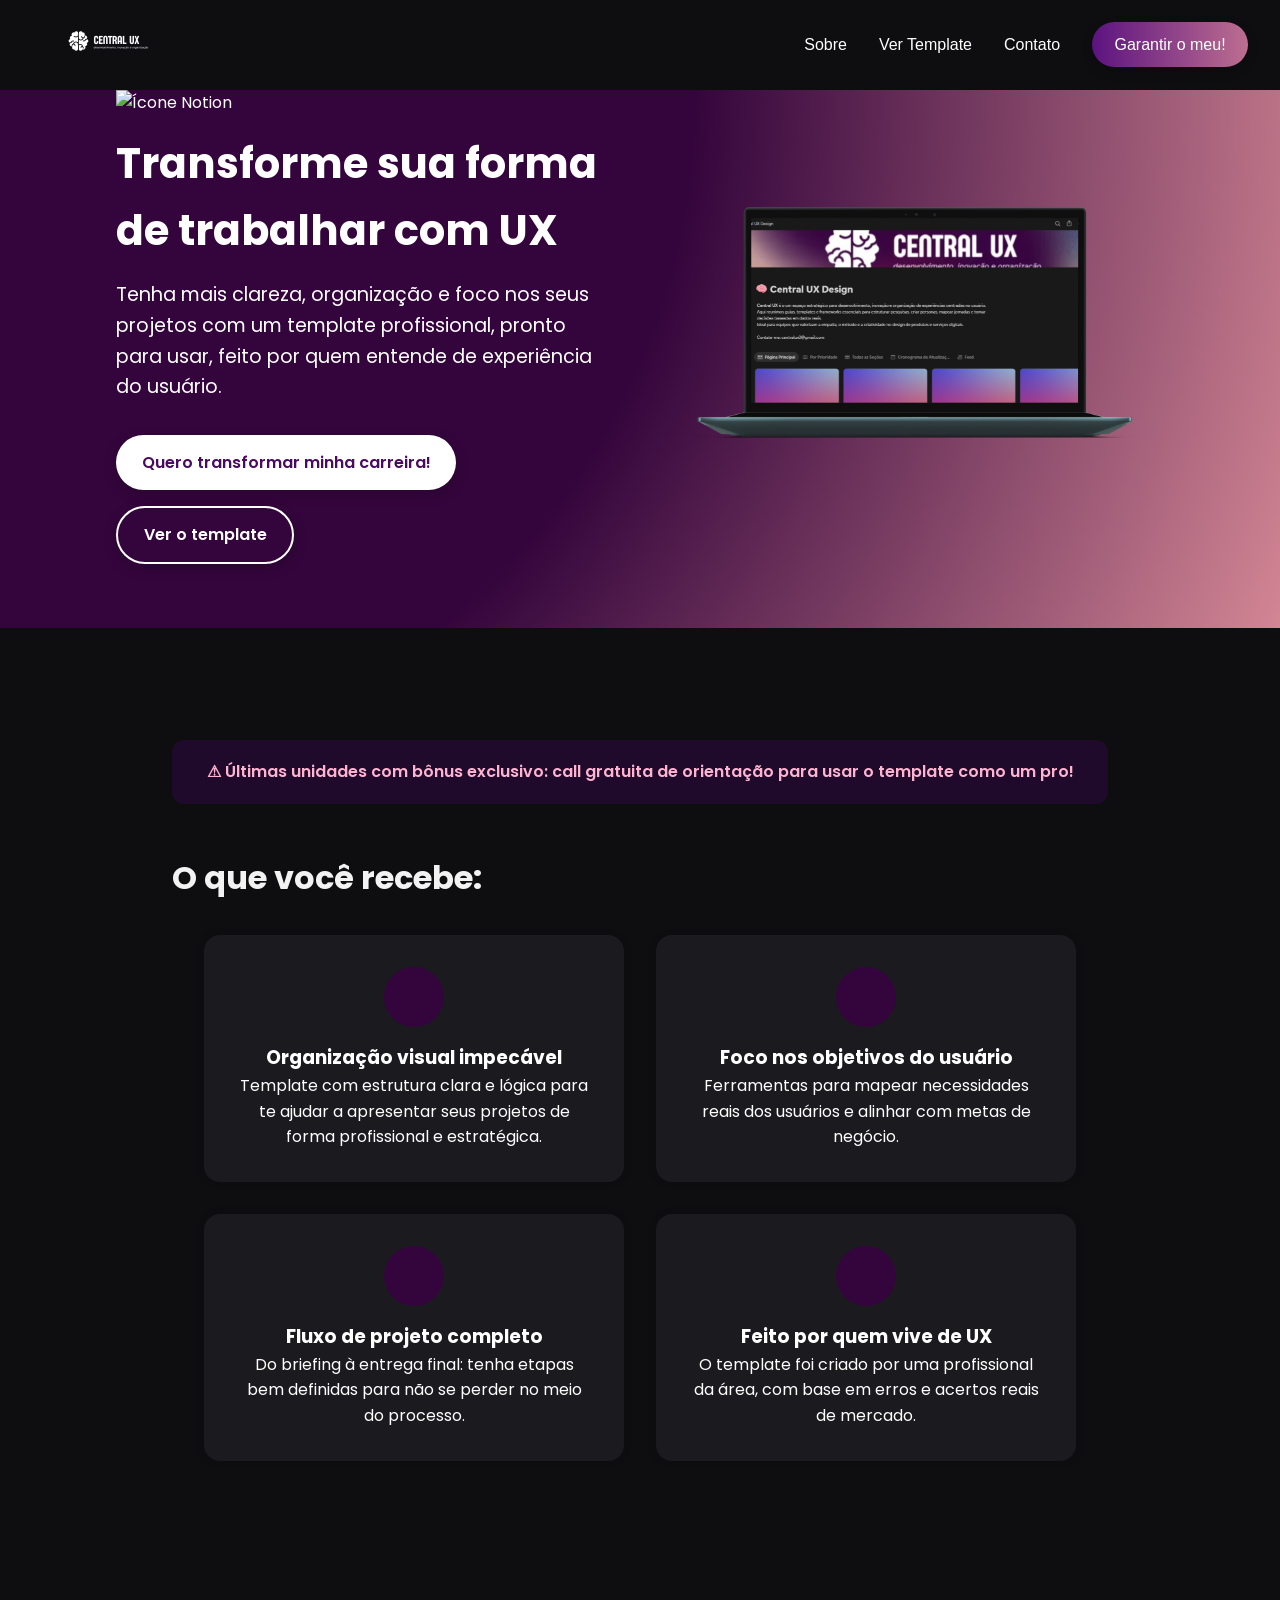
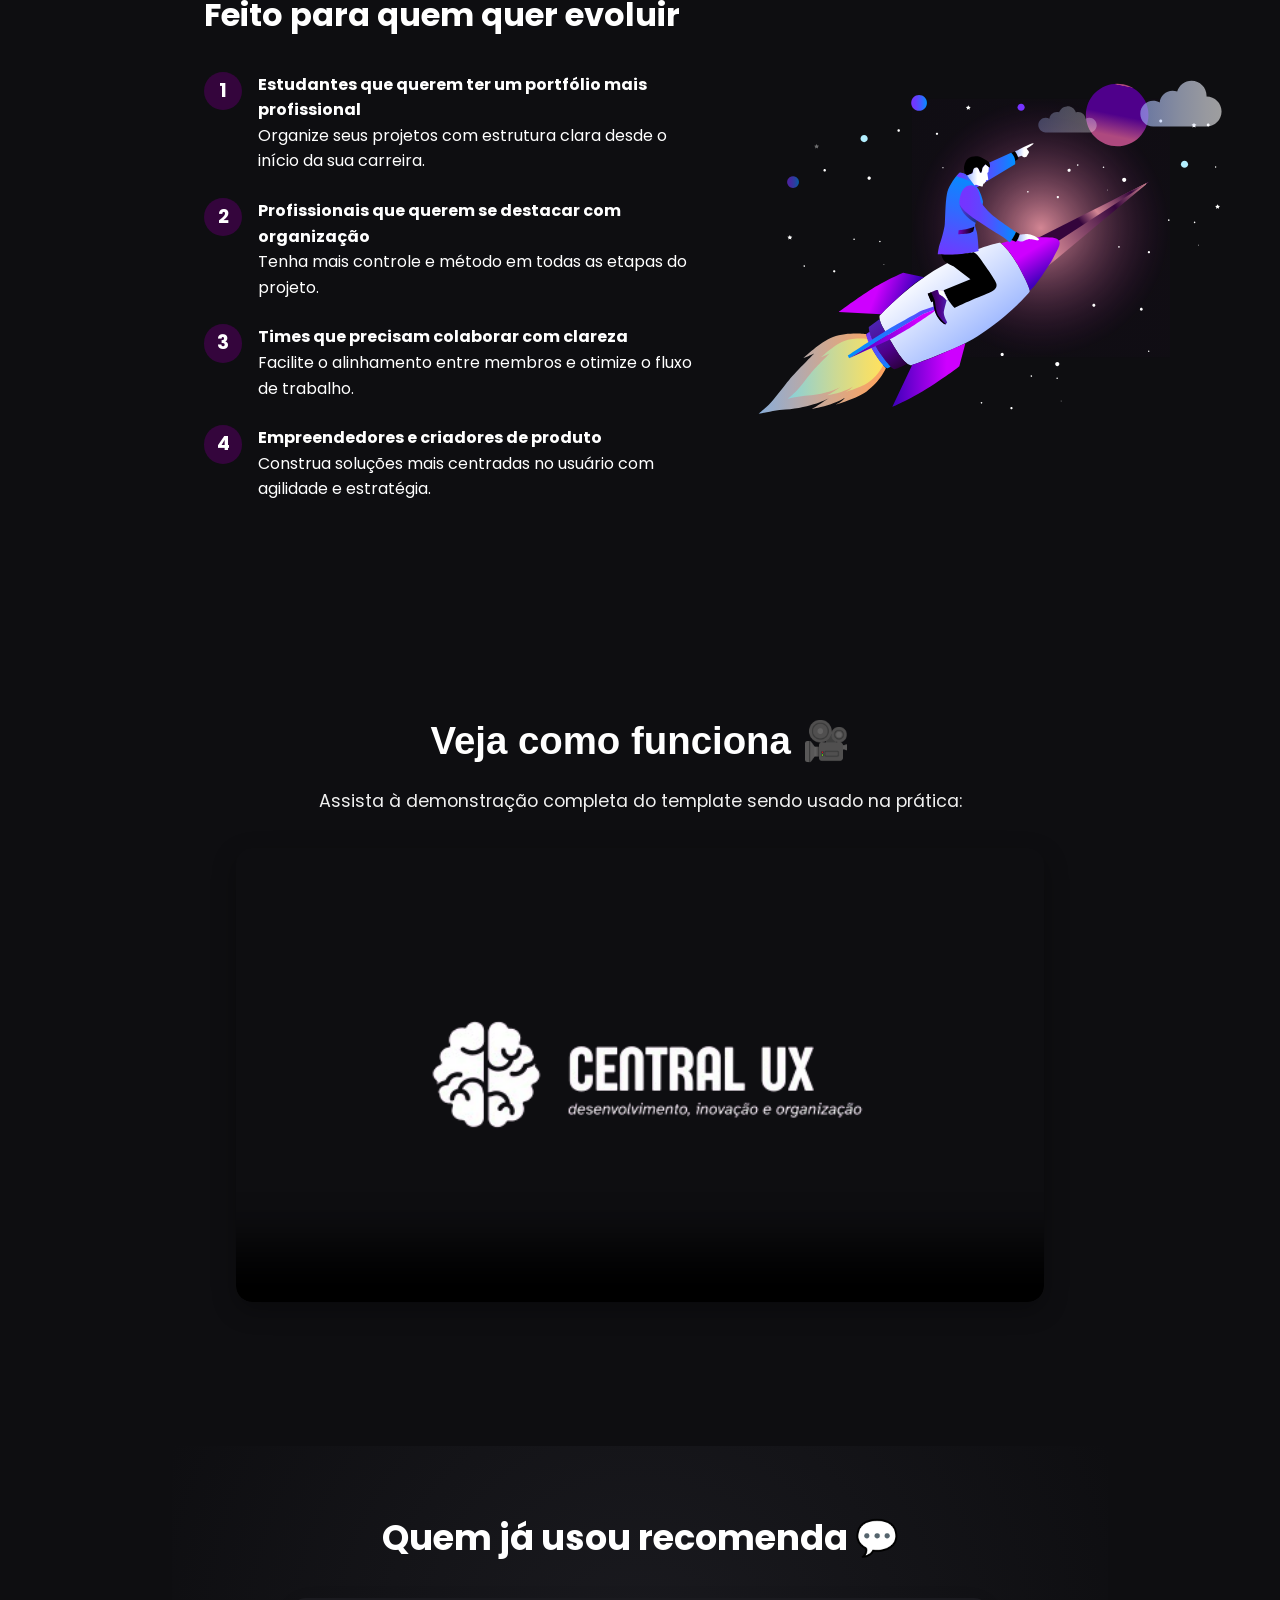
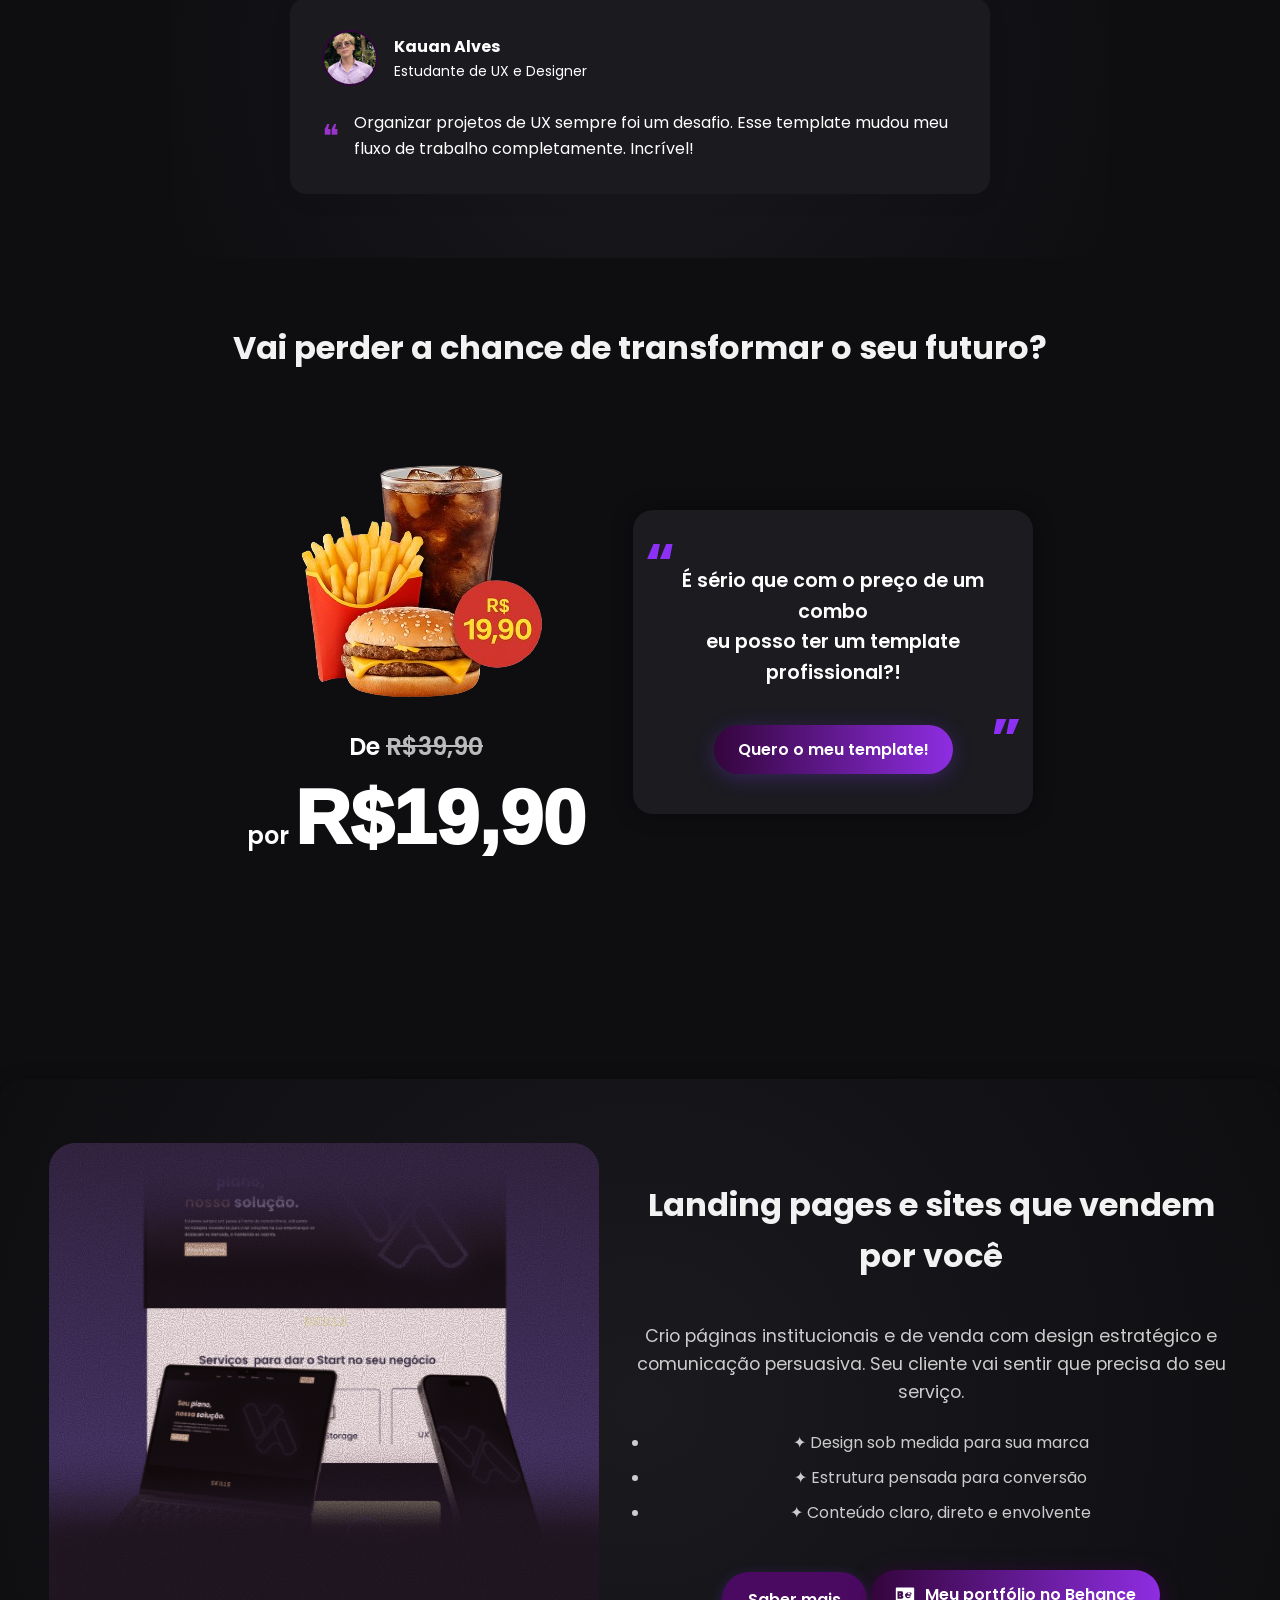
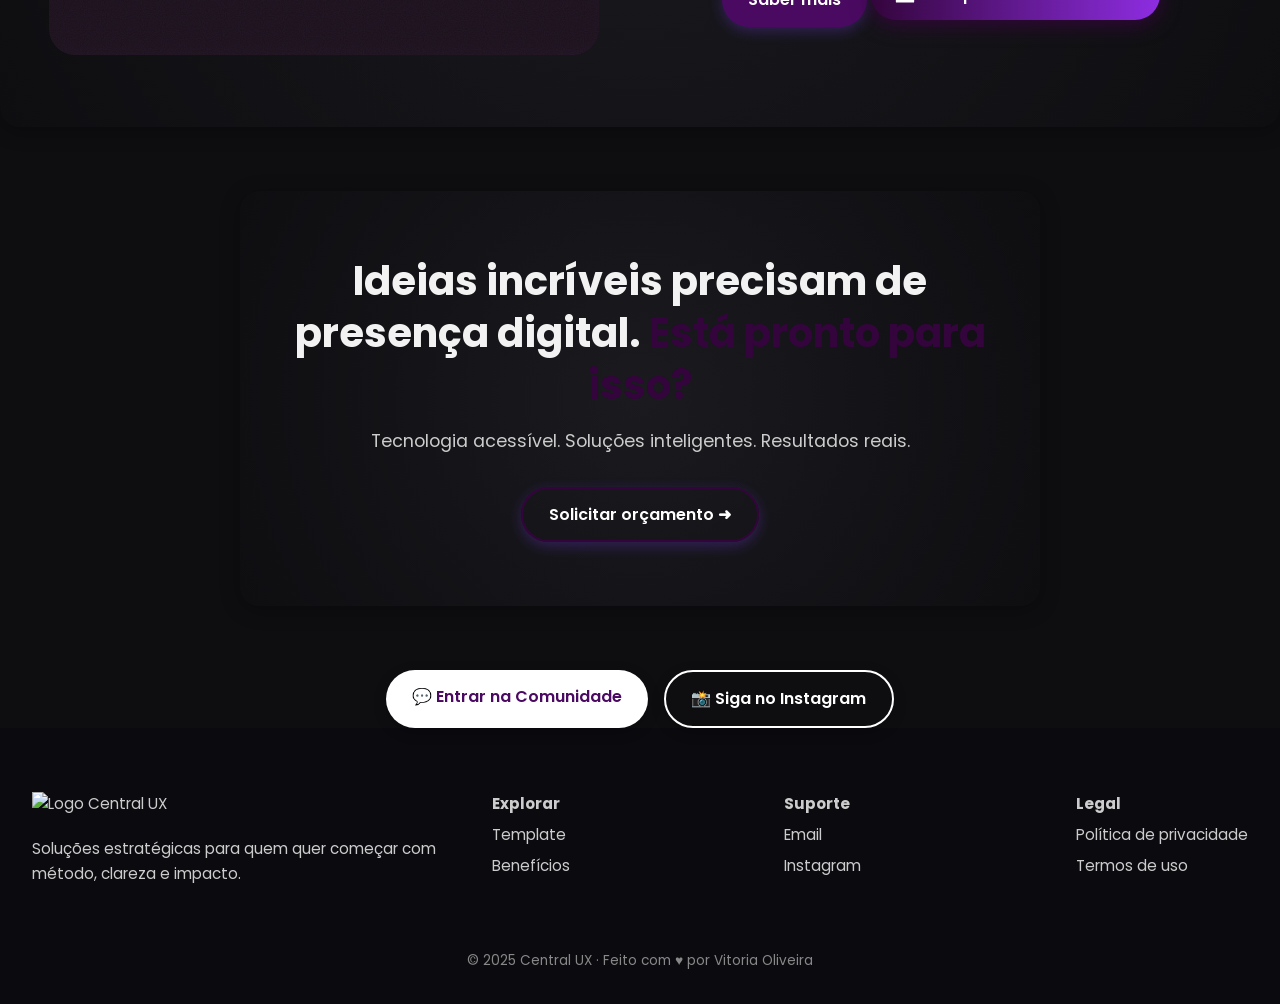
==== commit 028c5825: "Update index.html" ====
--- a/index.html
+++ b/index.html
@@ -6,7 +6,7 @@
   <meta name="description" content="Central UX: o template definitivo para designers, freelancers e times organizarem seus projetos de UX com clareza e método.">
   <title>Central UX | Organize seus Projetos de UX Agora</title>
   <link href="https://fonts.googleapis.com/css2?family=Poppins:wght@400;600;700&display=swap" rel="stylesheet">
-  <link href="../css/stylesheet.css" rel="stylesheet">
+  <link href="css/stylesheet.css" rel="stylesheet">
   <script src="https://unpkg.com/lucide@latest"></script>
   
 </head>
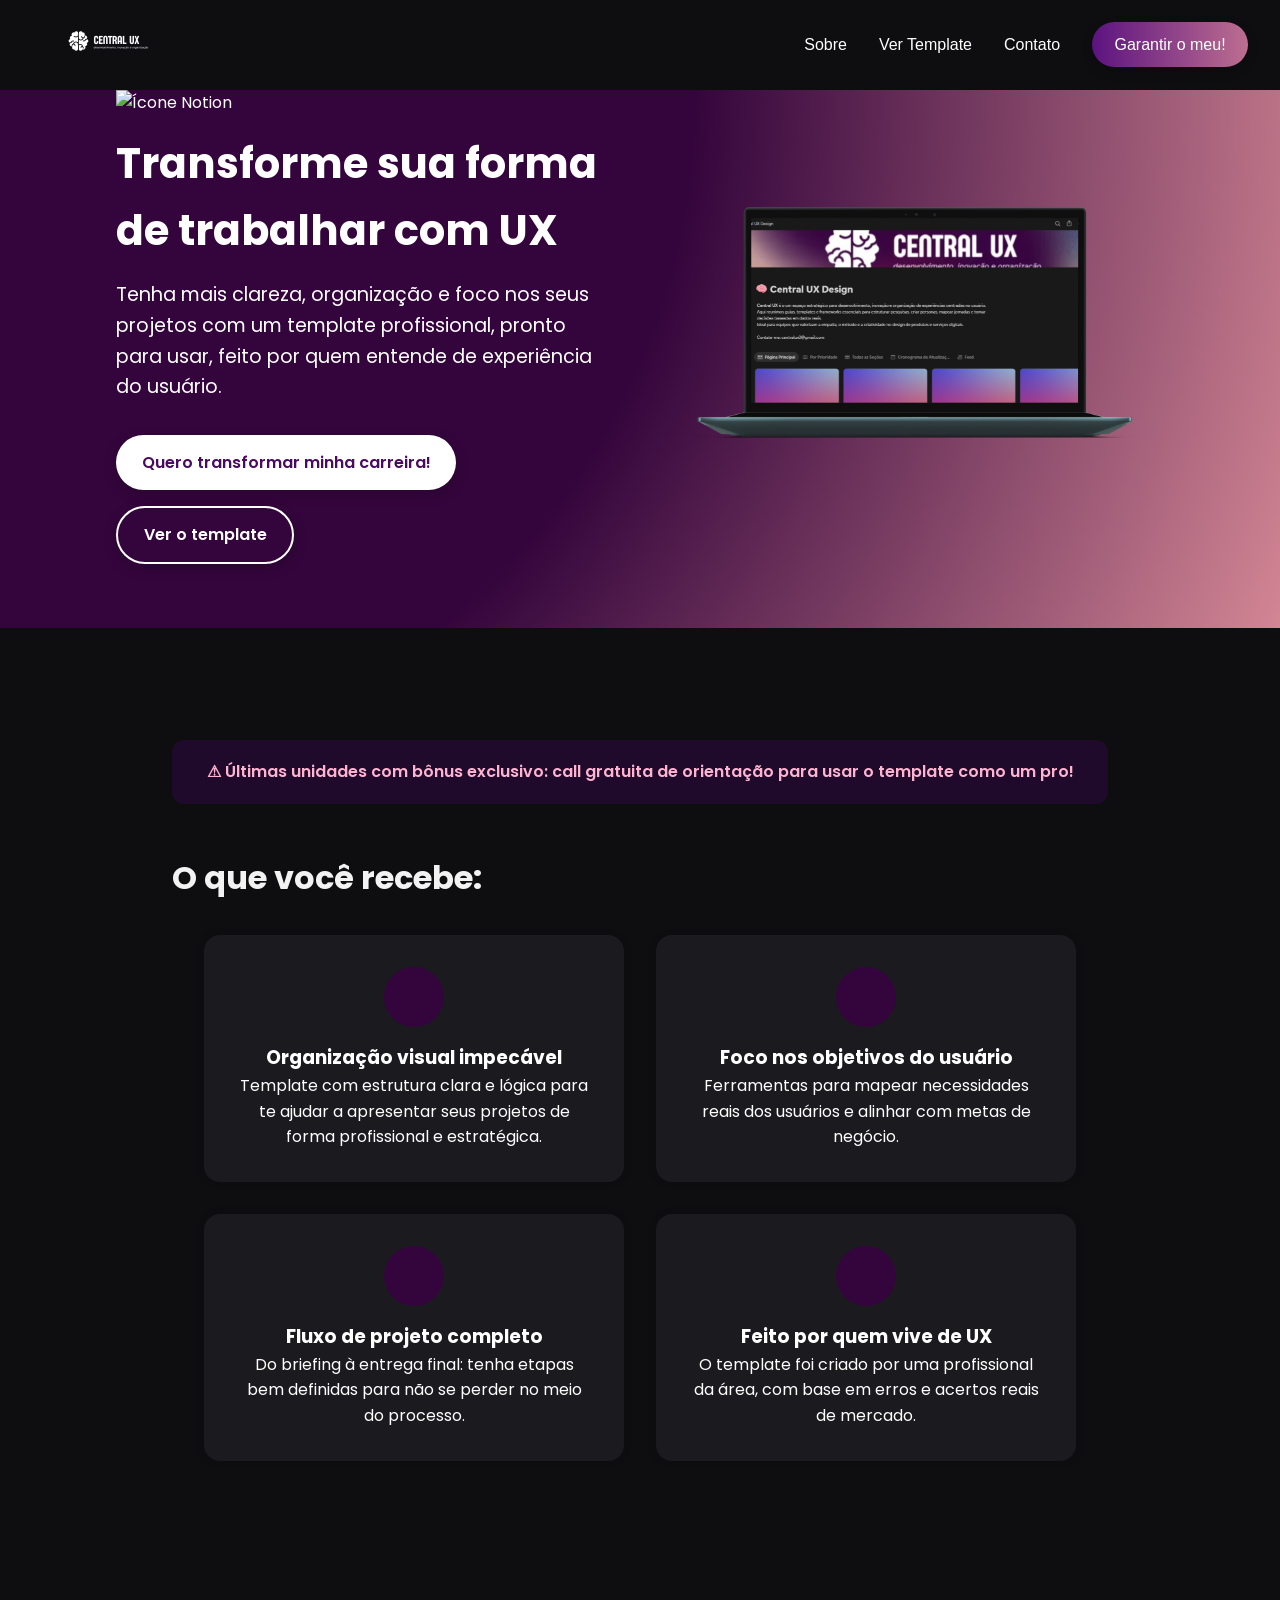
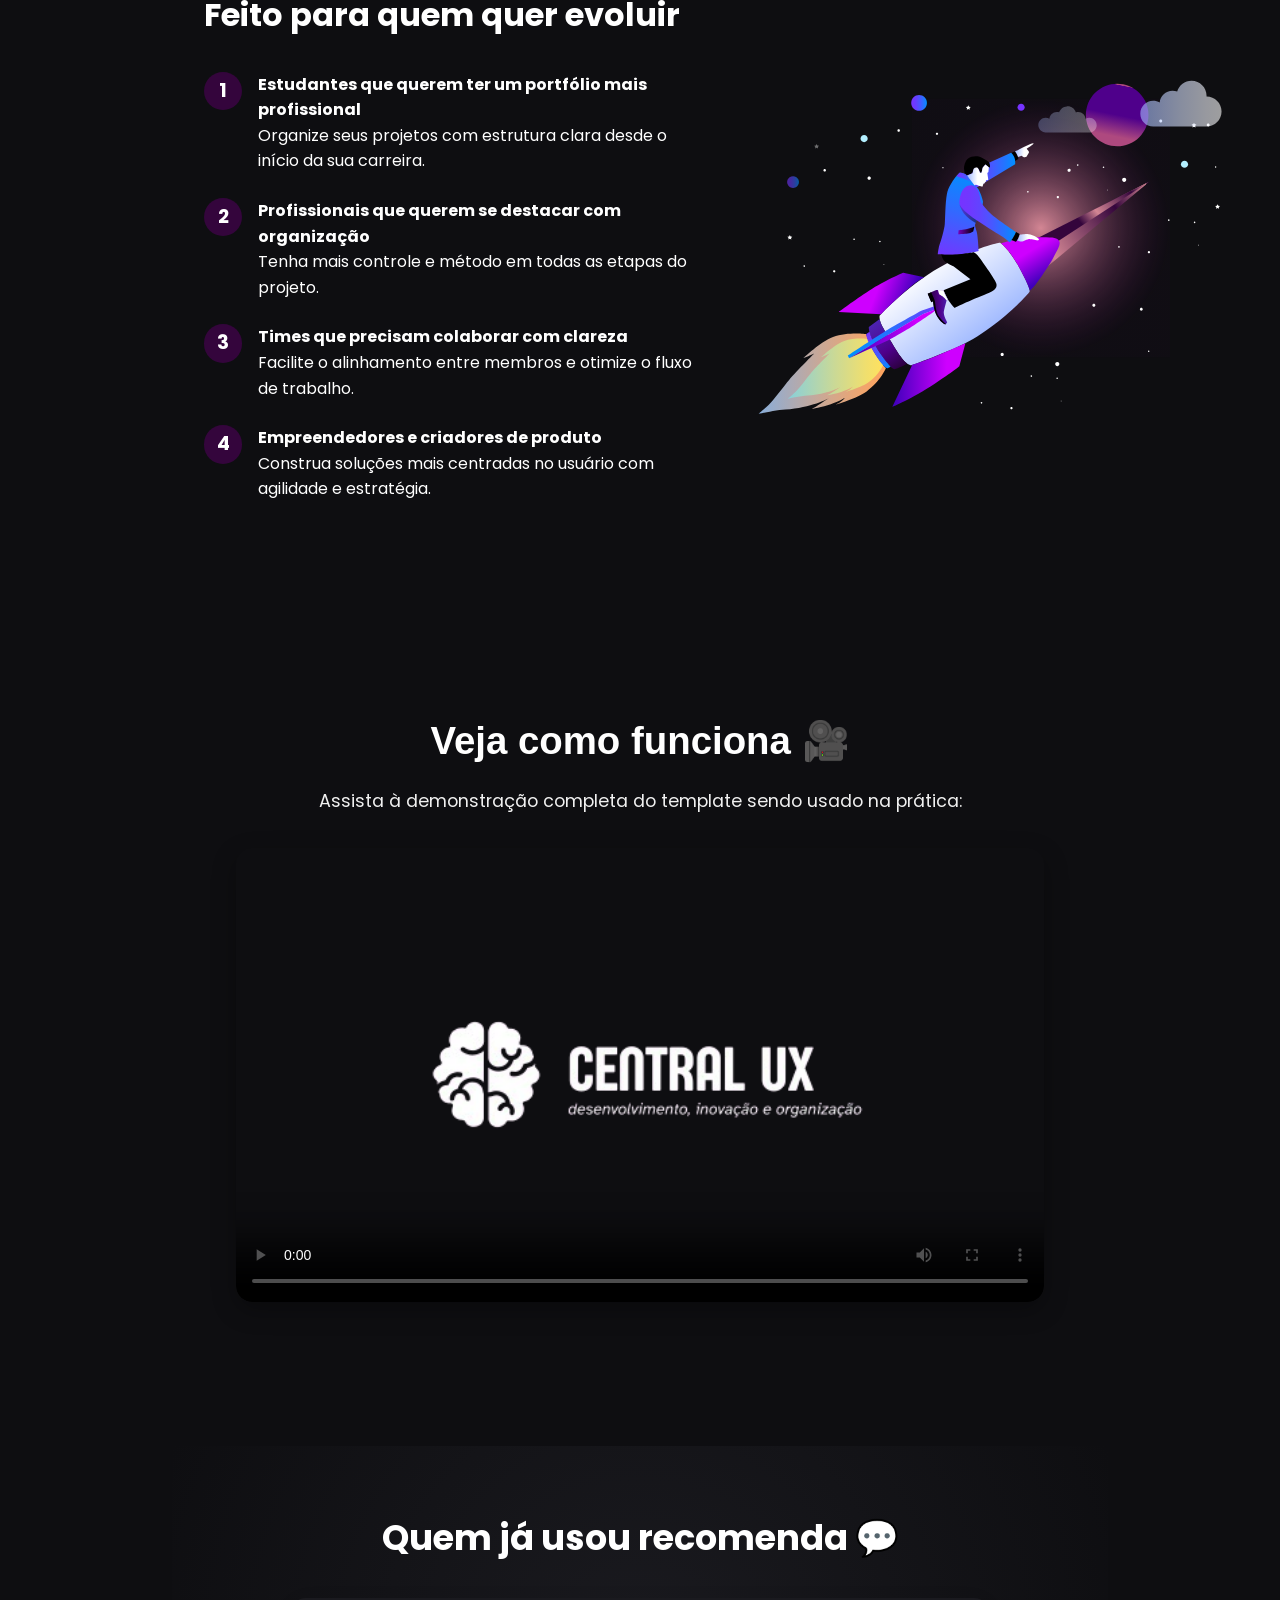
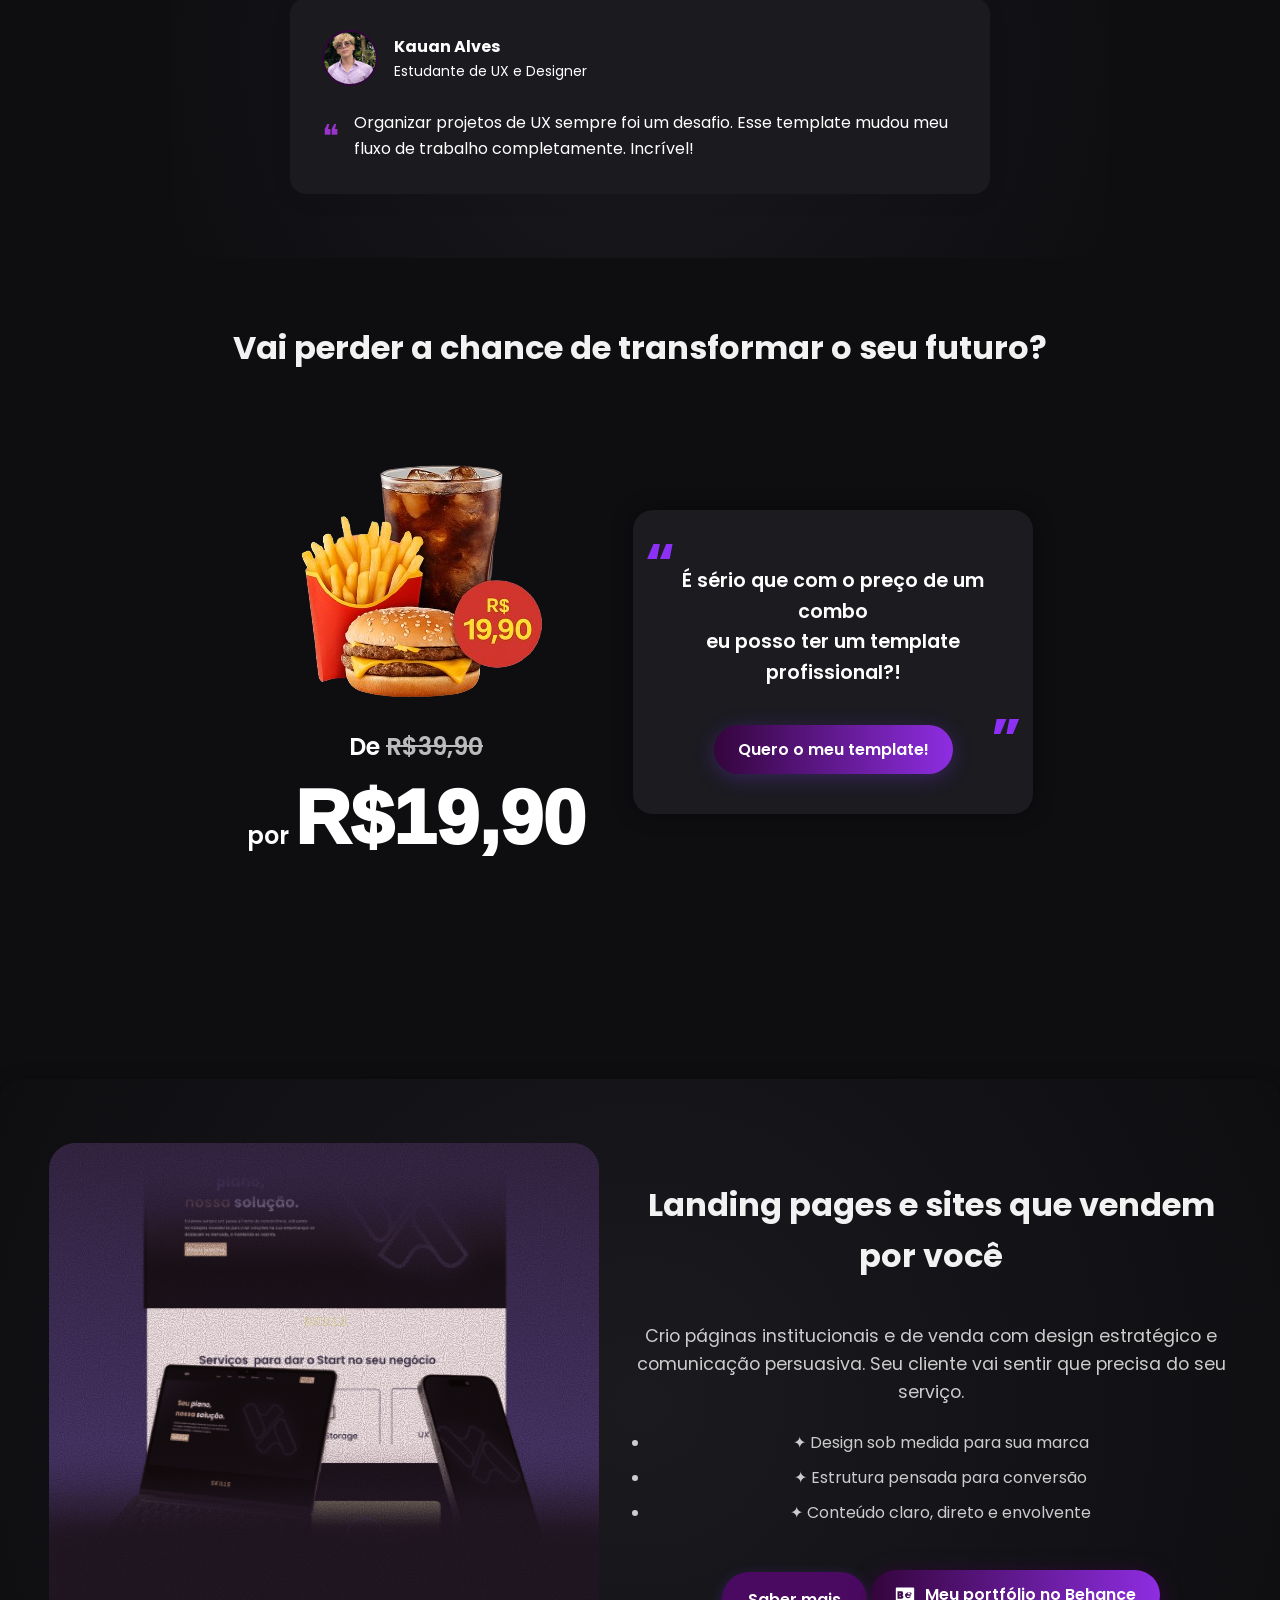
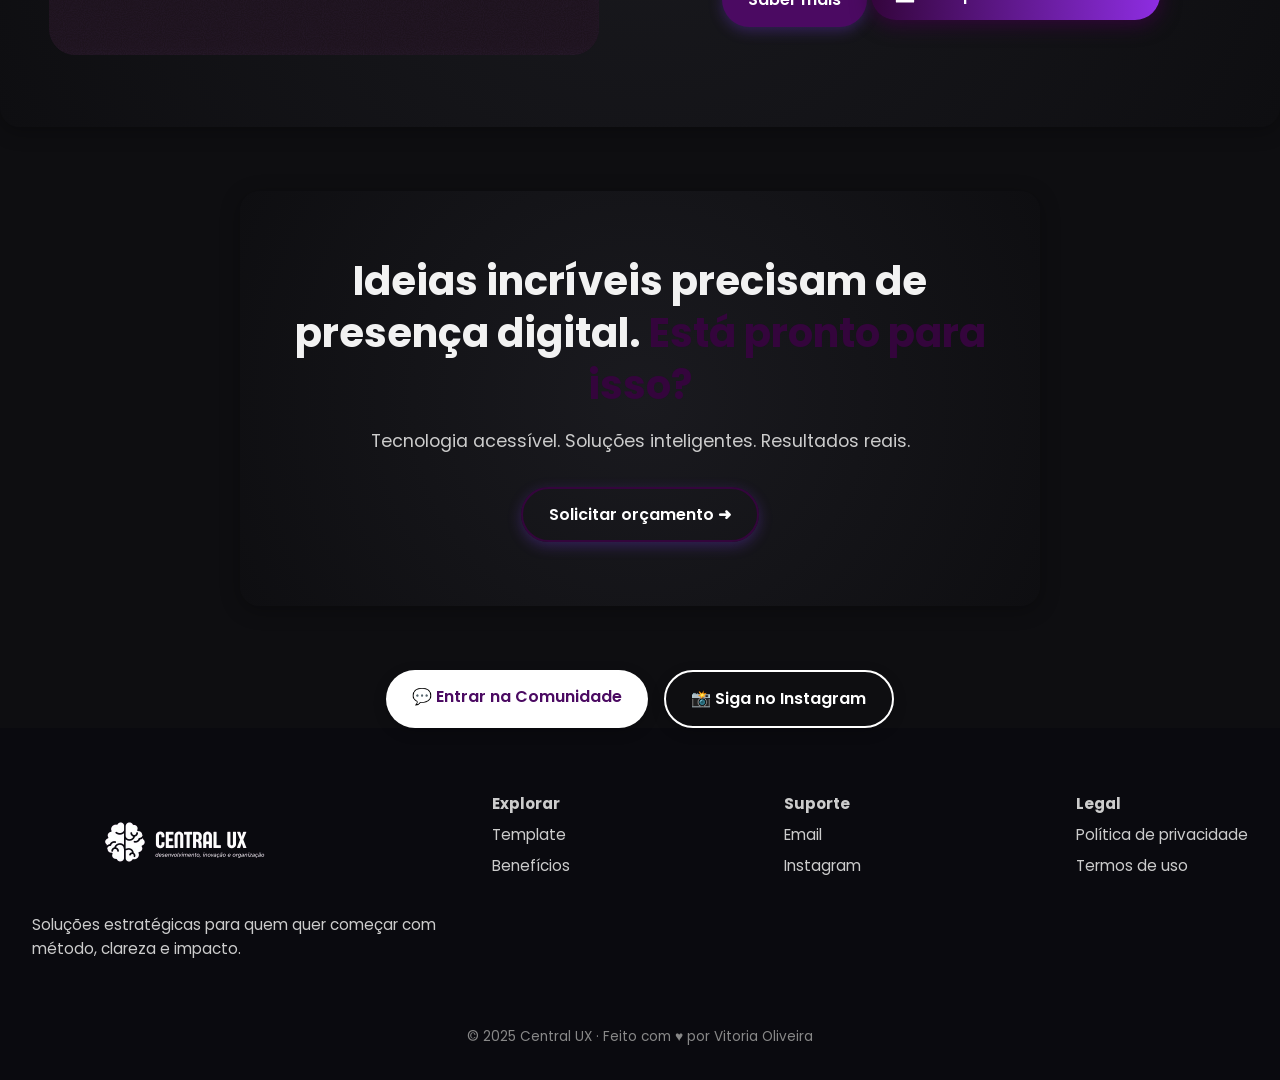
==== commit c9ae9129: "Update index.html" ====
--- a/index.html
+++ b/index.html
@@ -6,7 +6,7 @@
   <meta name="description" content="Central UX: o template definitivo para designers, freelancers e times organizarem seus projetos de UX com clareza e método.">
   <title>Central UX | Organize seus Projetos de UX Agora</title>
   <link href="https://fonts.googleapis.com/css2?family=Poppins:wght@400;600;700&display=swap" rel="stylesheet">
-  <link href="css/stylesheet.css" rel="stylesheet">
+  <link href="/css/stylesheet.css" rel="stylesheet">
   <script src="https://unpkg.com/lucide@latest"></script>
   
 </head>
@@ -15,7 +15,7 @@
 <nav class="header">
   <nav class="nav-bar">
     <div class="nav-logo">
-      <img src="../midia/ICON CENTRAL UX.png" alt="Logo Central UX" />
+      <img src="/midia/ICON CENTRAL UX.png" alt="Logo Central UX" />
     </div>
     <ul class="nav-links">
       <li><a href="#sobre">Sobre</a></li>
@@ -37,7 +37,7 @@
       </div>
     </div>
     <div class="mockup">
-      <img src="../midia/ZenBook Duo 14.png" alt="Mockup do Central UX" />
+      <img src="/midia/ZenBook Duo 14.png" alt="Mockup do Central UX" />
     </div>
   </header>
 
@@ -140,7 +140,7 @@
     </div>
 
     <div class="evoluir-img">
-      <img src="../midia/Startup.svg" alt="Ilustração Central UX" />
+      <img src="/midia/Startup.svg" alt="Ilustração Central UX" />
     </div>
   </div>
 </section>
@@ -164,7 +164,7 @@
 
     <div class="depoimento-card">
       <div class="depoimento-header">
-        <img src="../midia/imgkauan.jpg" alt="Kauan Alves">
+        <img src="/midia/imgkauan.jpg" alt="Kauan Alves">
         <div class="depoimento-info">
           <strong>Kauan Alves</strong>
           <p>Estudante de UX e Designer</p>
@@ -184,7 +184,7 @@
 <section class="combo-banner">
    <h2>Vai perder a chance de transformar o seu futuro?</h2>
   <div class="combo-left">
-    <img src="../midia/combo-lanche.png" alt="Combo Lanche" />
+    <img src="/midia/combo-lanche.png" alt="Combo Lanche" />
     <p class="preco">
       De <span class="antigo">R$39,90</span><br>
       por <span class="novo">R$19,90</span>
@@ -220,7 +220,7 @@
 
      <div class="button-group">
         <span style="margin-left: 20px;"></span>
-        <a href="../pagina landing/index.html" class="cta-site-button" style="background-color:#4b0a62;">Saber mais</a>
+        <a href="/pagina landing/index.html" class="cta-site-button" style="background-color:#4b0a62;">Saber mais</a>
         <a href="https://www.behance.net/vitoriaoliveira102" target="_blank" class="btn-behance">
   <svg xmlns="http://www.w3.org/2000/svg" width="20" height="20" fill="white" viewBox="0 0 24 24">
     <path d="M2 3h20a1 1 0 0 1 1 1v16a1 1 0 0 1-1 1H2a1 1 0 0 1-1-1V4a1 1 0 0 1 1-1zm7.5 6.25c0-1.2-.98-1.75-2.18-1.75H3v9h4.5c1.38 0 2.5-.93 2.5-2.25 0-.98-.62-1.69-1.5-1.97.69-.24 1.25-.81 1.25-2.03zm-3.5.25c.42 0 .75.33.75.75s-.33.75-.75.75H5.5V9.5H6zm0 3.25c.55 0 1 .38 1 .75s-.45.75-1 .75H5.5v-1.5H6zm11.69-3.97c-1.31 0-2.37.95-2.65 2.22h5.04c-.18-1.36-1.1-2.22-2.39-2.22zM12 12c0 2.21 1.61 3.75 3.74 3.75 1.44 0 2.55-.69 3.14-1.94h-1.76c-.29.43-.77.69-1.38.69-.89 0-1.54-.5-1.72-1.5h5.03v-.5c0-2.2-1.31-3.75-3.62-3.75C13.49 9.75 12 11.06 12 12zm3-4.75h4v1h-4v-1z"/>
@@ -341,7 +341,7 @@
 
   <footer>
   <div class="brand">
-    <img src="/CENTRAL UX/midia/ICON CENTRAL UX.png" alt="Logo Central UX" style="width: 300px; height: auto;" />
+    <img src="/midia/ICON CENTRAL UX.png" alt="Logo Central UX" style="width: 300px; height: auto;" />
     <p>Soluções estratégicas para quem quer começar com método, clareza e impacto.</p>
   </div>
   <div class="links">
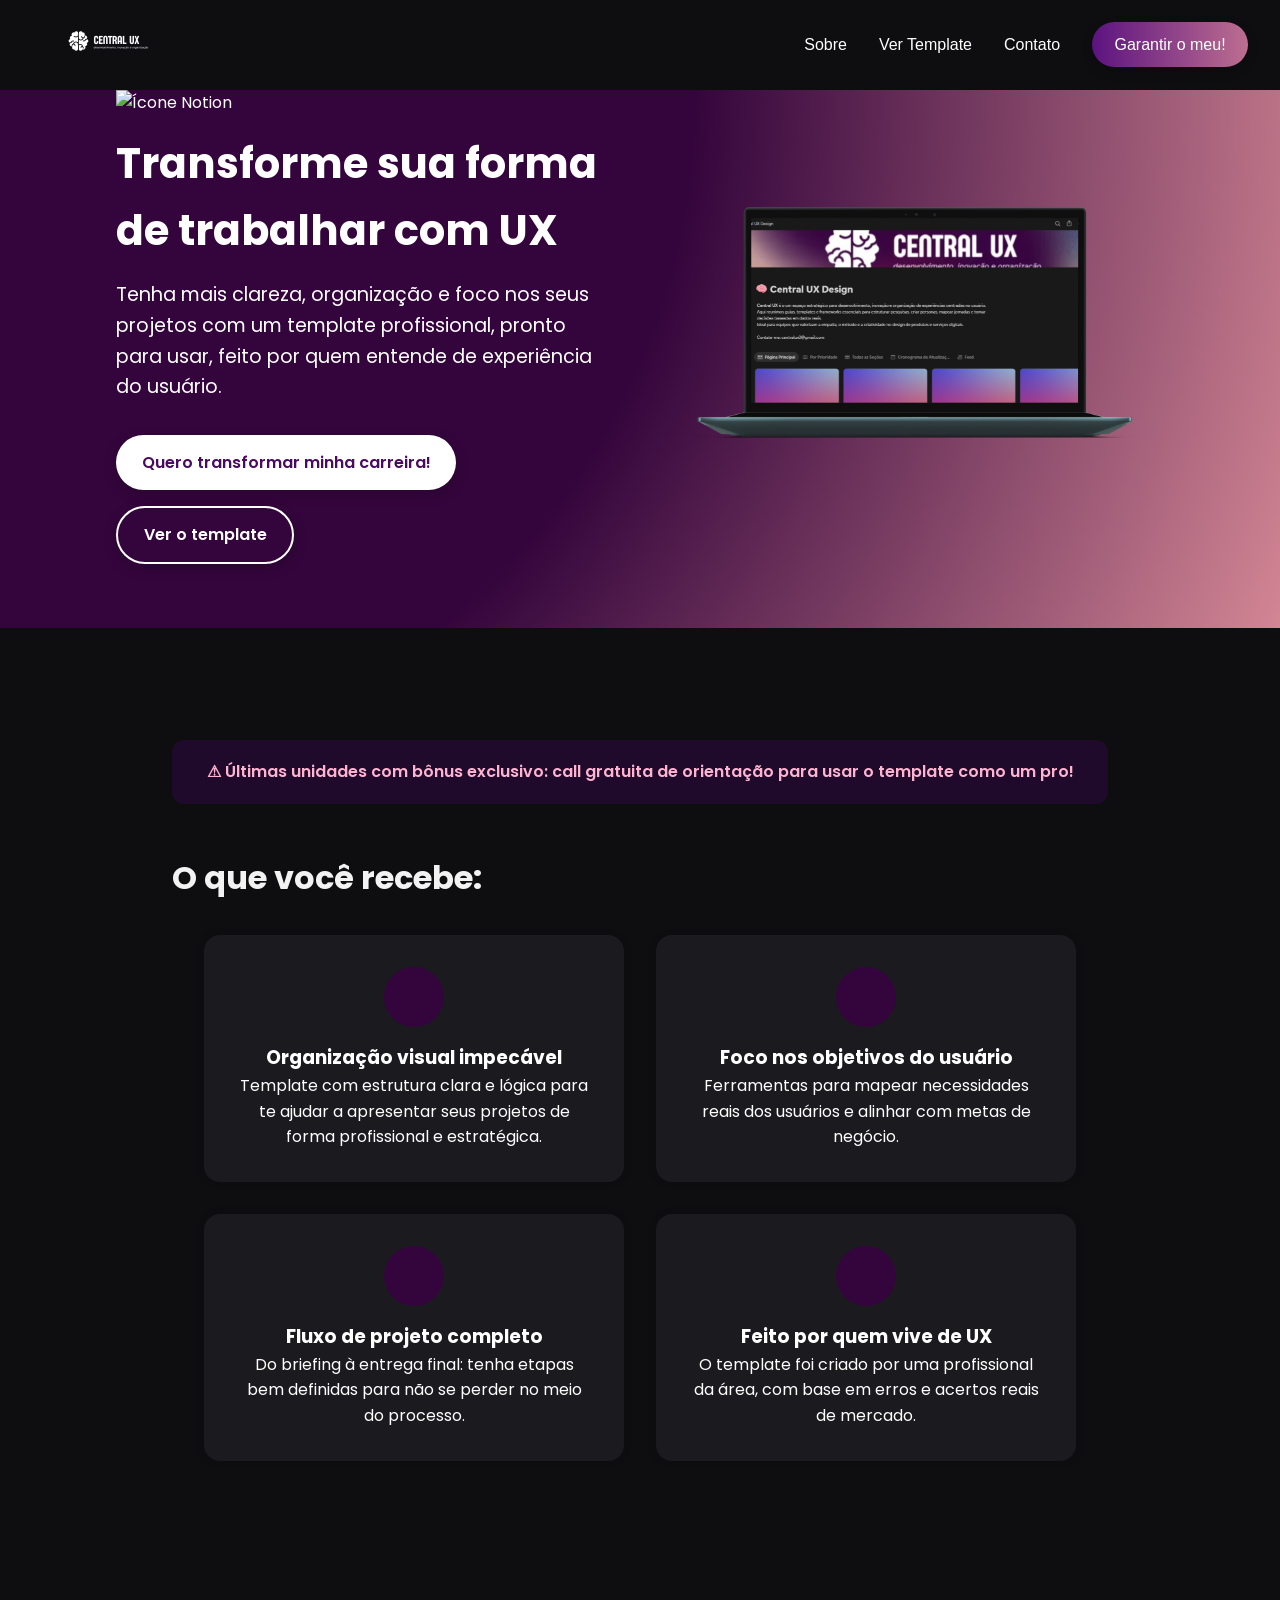
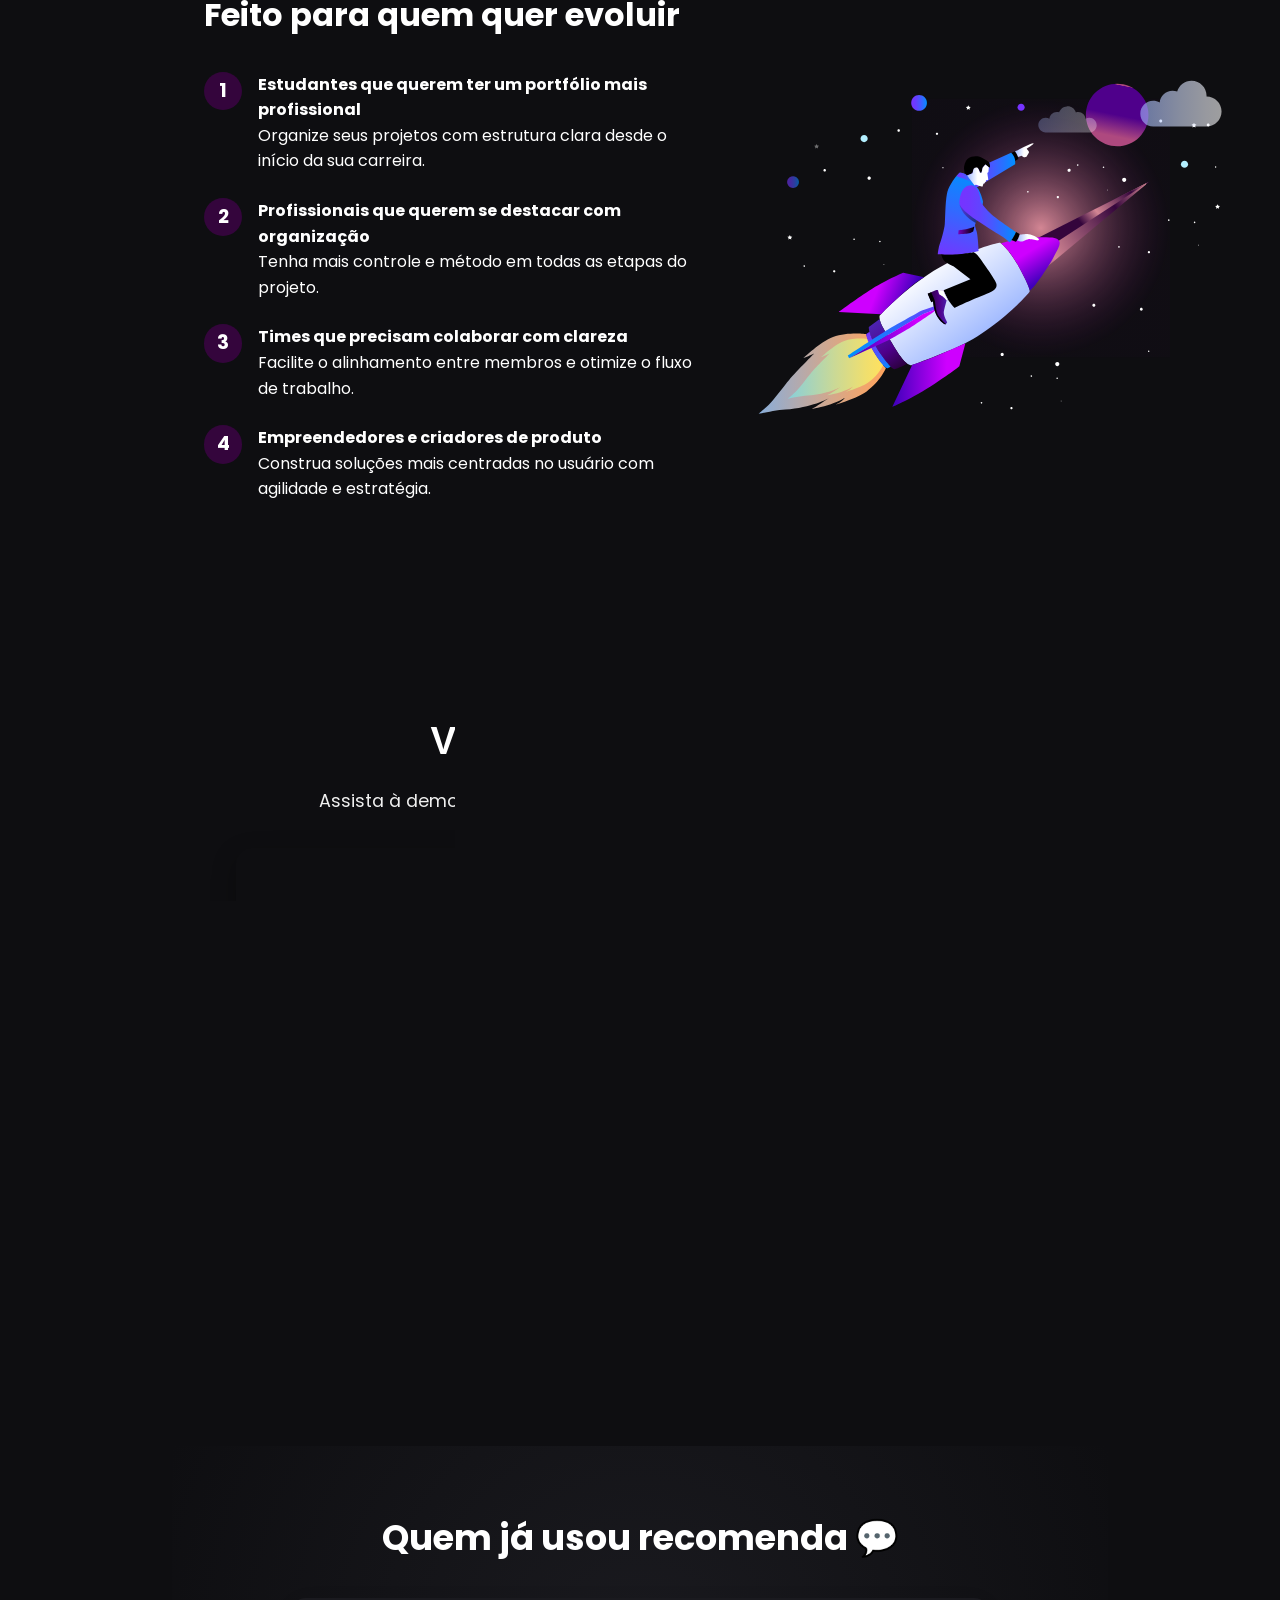
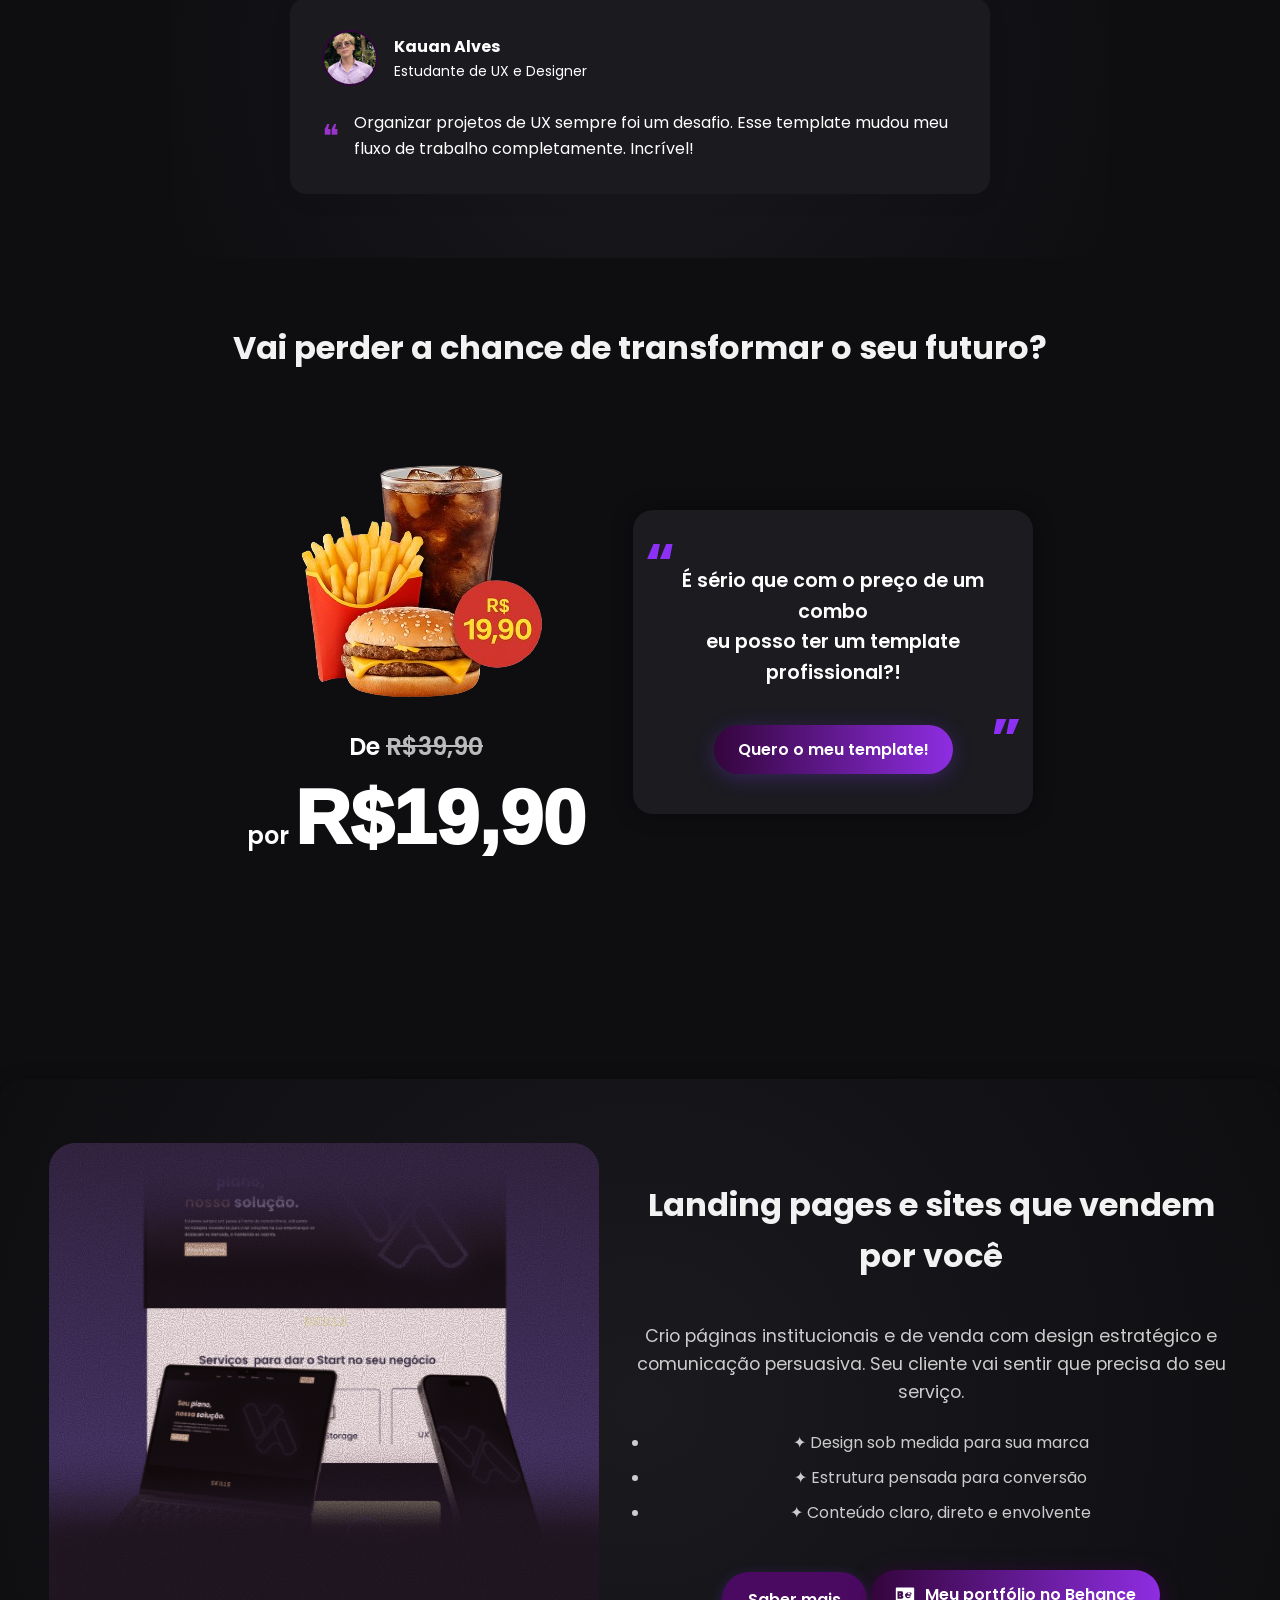
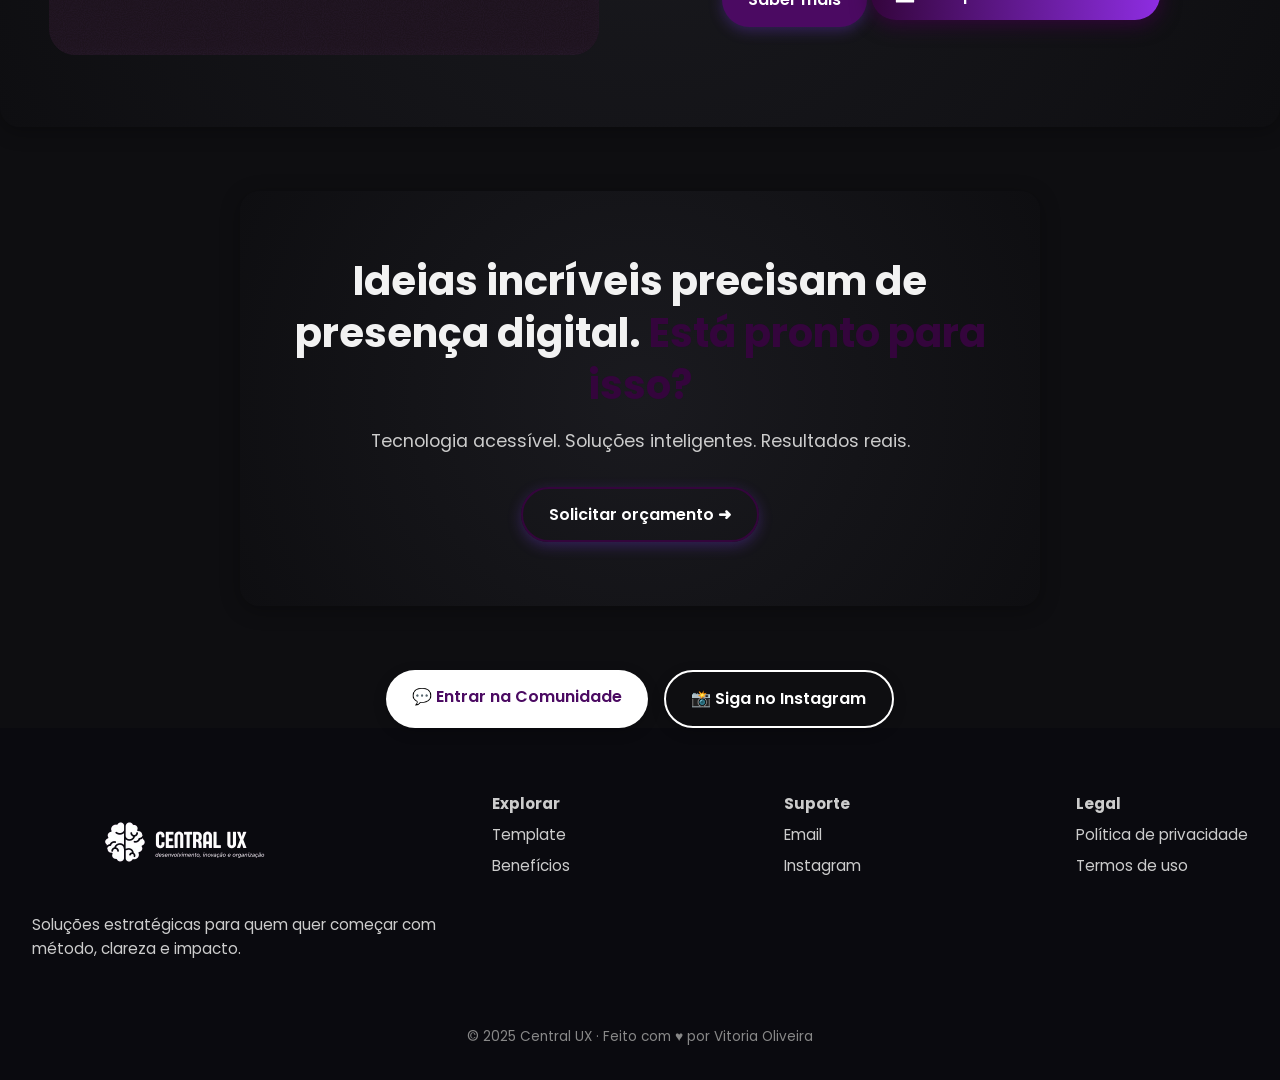
==== commit ca913fec: "Update index.html" ====
--- a/index.html
+++ b/index.html
@@ -15,7 +15,7 @@
 <nav class="header">
   <nav class="nav-bar">
     <div class="nav-logo">
-      <img src="/midia/ICON CENTRAL UX.png" alt="Logo Central UX" />
+      <img src="midia/ICON CENTRAL UX.png" alt="Logo Central UX" />
     </div>
     <ul class="nav-links">
       <li><a href="#sobre">Sobre</a></li>
@@ -37,7 +37,7 @@
       </div>
     </div>
     <div class="mockup">
-      <img src="/midia/ZenBook Duo 14.png" alt="Mockup do Central UX" />
+      <img src="midia/ZenBook Duo 14.png" alt="Mockup do Central UX" />
     </div>
   </header>
 
@@ -140,7 +140,7 @@
     </div>
 
     <div class="evoluir-img">
-      <img src="/midia/Startup.svg" alt="Ilustração Central UX" />
+      <img src="midia/Startup.svg" alt="Ilustração Central UX" />
     </div>
   </div>
 </section>
@@ -150,8 +150,8 @@
     <h2>Veja como funciona 🎥</h2>
     <p>Assista à demonstração completa do template sendo usado na prática:</p>
     <div class="video-wrapper">
-      <video controls poster="../midia/ICON CENTRAL UX.png">
-        <source src="/CENTRAL UX/midia/Gravação de Tela 2025-06-22 212845.mp4" type="video/mp4">
+      <video controls poster="midia/ICON CENTRAL UX.png">
+        <source src="midia/Gravação de Tela 2025-06-22 212845.mp4" type="video/mp4">
         Seu navegador não suporta o elemento de vídeo.
       </video>
     </div>
@@ -164,7 +164,7 @@
 
     <div class="depoimento-card">
       <div class="depoimento-header">
-        <img src="/midia/imgkauan.jpg" alt="Kauan Alves">
+        <img src="midia/imgkauan.jpg" alt="Kauan Alves">
         <div class="depoimento-info">
           <strong>Kauan Alves</strong>
           <p>Estudante de UX e Designer</p>
@@ -184,7 +184,7 @@
 <section class="combo-banner">
    <h2>Vai perder a chance de transformar o seu futuro?</h2>
   <div class="combo-left">
-    <img src="/midia/combo-lanche.png" alt="Combo Lanche" />
+    <img src="midia/combo-lanche.png" alt="Combo Lanche" />
     <p class="preco">
       De <span class="antigo">R$39,90</span><br>
       por <span class="novo">R$19,90</span>
@@ -207,7 +207,7 @@
   </main>
 <section class="highlight fade-up-section" style="display: flex; flex-wrap: wrap; align-items: center; justify-content: center; gap: 2rem; margin-top: 4rem;">
   <div style="flex: 1 1 450px; max-width: 550px;">
-    <img src="../midia/Group 33583 1.png" alt="Design de Landing Pages e Sites Institucionais" style="width: 100%; border-radius: 20px;" />
+    <img src="midia/Group 33583 1.png" alt="Design de Landing Pages e Sites Institucionais" style="width: 100%; border-radius: 20px;" />
   </div>
   <div style="flex: 1 1 450px; max-width: 600px; display: flex; flex-direction: column; gap: 1.5rem;">
     <h2 style="font-size: 2rem; color: #f2f2f2;">Landing pages e sites que vendem por você</h2>
@@ -220,7 +220,7 @@
 
      <div class="button-group">
         <span style="margin-left: 20px;"></span>
-        <a href="/pagina landing/index.html" class="cta-site-button" style="background-color:#4b0a62;">Saber mais</a>
+        <a href="pagina landing/index.html" class="cta-site-button" style="background-color:#4b0a62;">Saber mais</a>
         <a href="https://www.behance.net/vitoriaoliveira102" target="_blank" class="btn-behance">
   <svg xmlns="http://www.w3.org/2000/svg" width="20" height="20" fill="white" viewBox="0 0 24 24">
     <path d="M2 3h20a1 1 0 0 1 1 1v16a1 1 0 0 1-1 1H2a1 1 0 0 1-1-1V4a1 1 0 0 1 1-1zm7.5 6.25c0-1.2-.98-1.75-2.18-1.75H3v9h4.5c1.38 0 2.5-.93 2.5-2.25 0-.98-.62-1.69-1.5-1.97.69-.24 1.25-.81 1.25-2.03zm-3.5.25c.42 0 .75.33.75.75s-.33.75-.75.75H5.5V9.5H6zm0 3.25c.55 0 1 .38 1 .75s-.45.75-1 .75H5.5v-1.5H6zm11.69-3.97c-1.31 0-2.37.95-2.65 2.22h5.04c-.18-1.36-1.1-2.22-2.39-2.22zM12 12c0 2.21 1.61 3.75 3.74 3.75 1.44 0 2.55-.69 3.14-1.94h-1.76c-.29.43-.77.69-1.38.69-.89 0-1.54-.5-1.72-1.5h5.03v-.5c0-2.2-1.31-3.75-3.62-3.75C13.49 9.75 12 11.06 12 12zm3-4.75h4v1h-4v-1z"/>
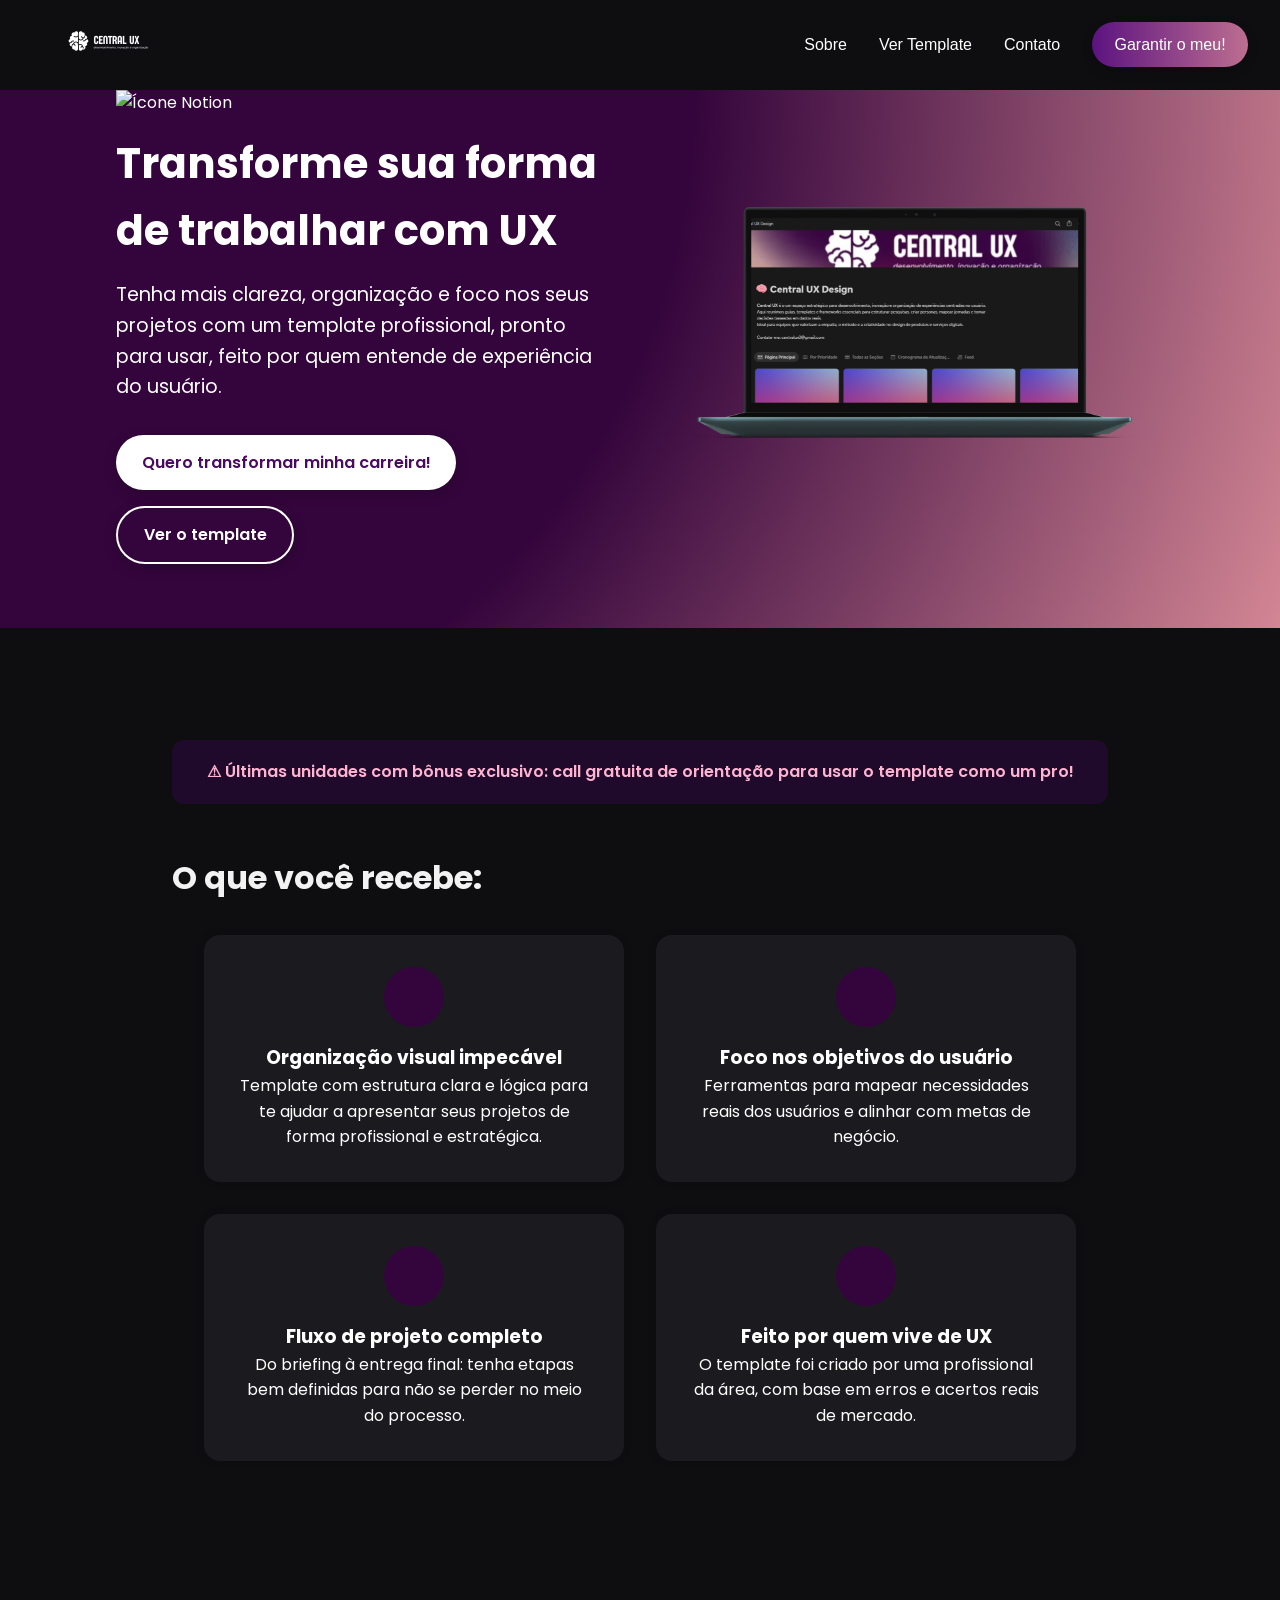
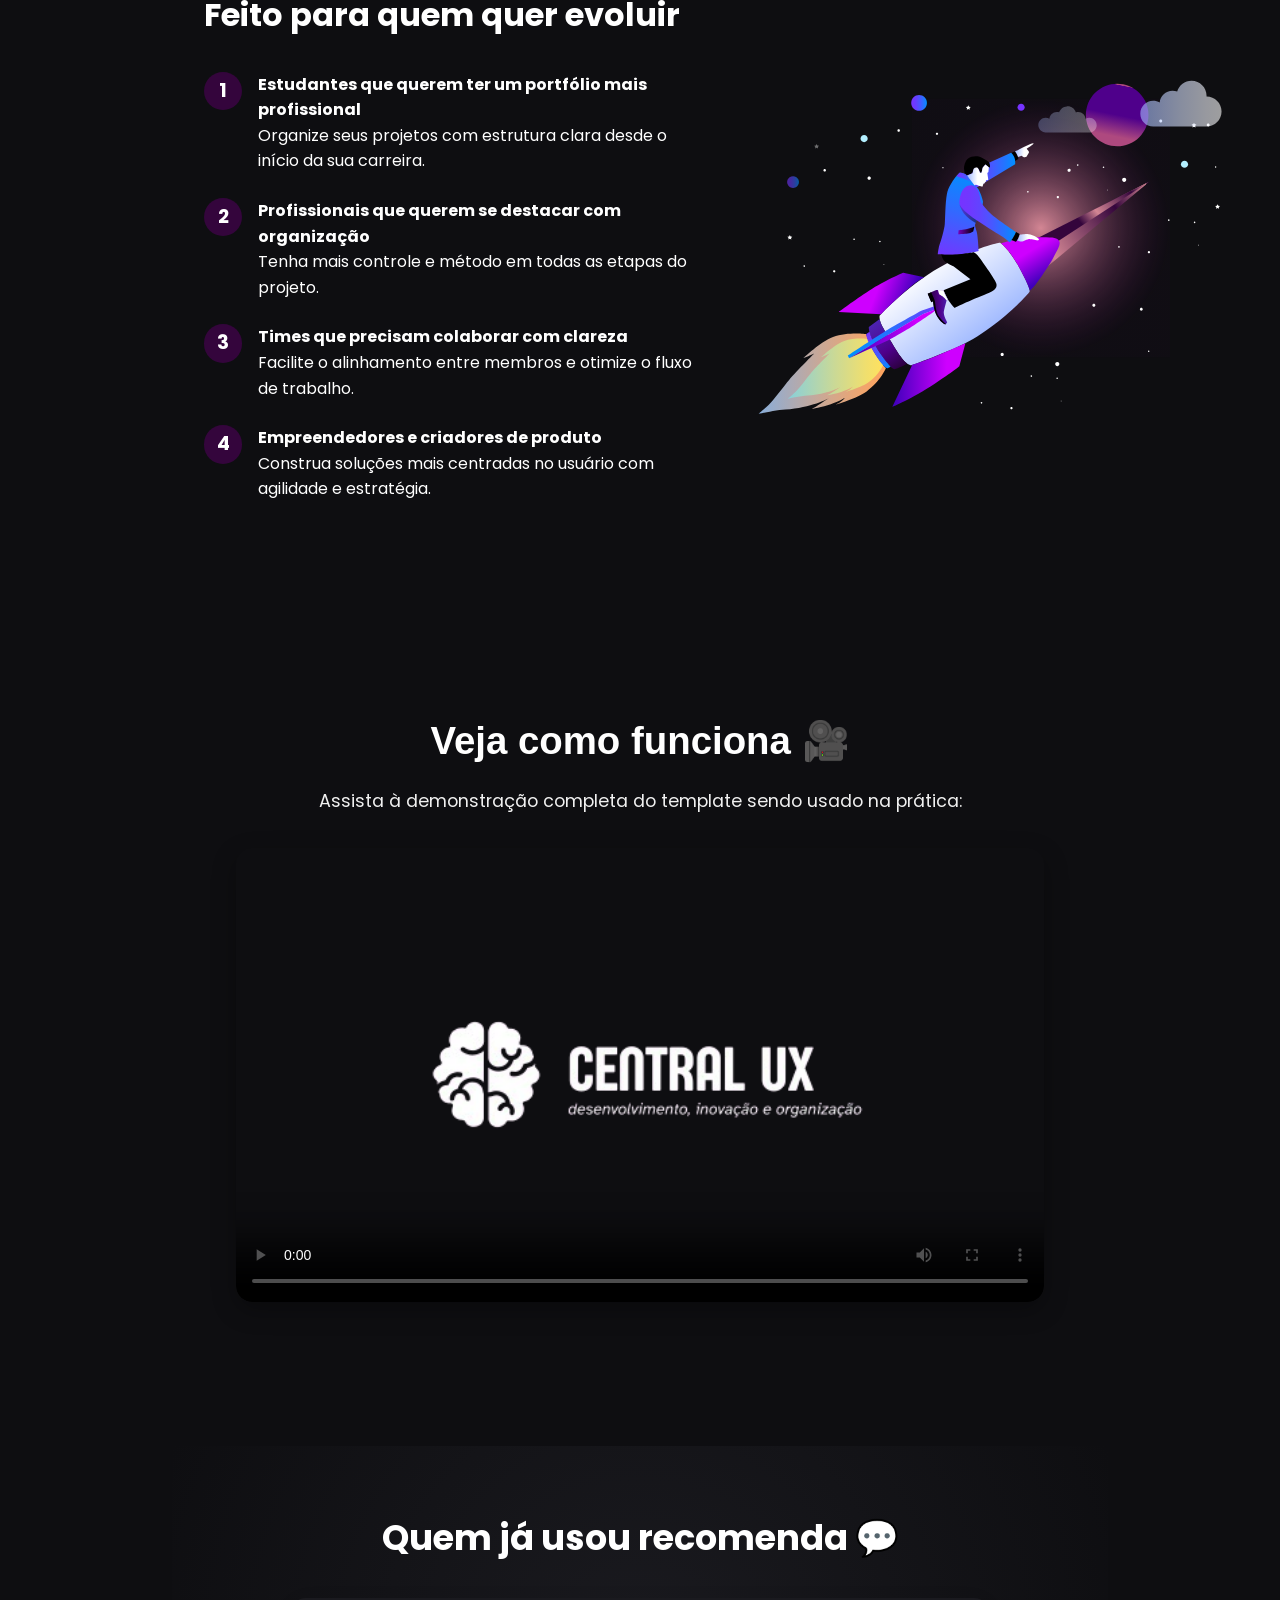
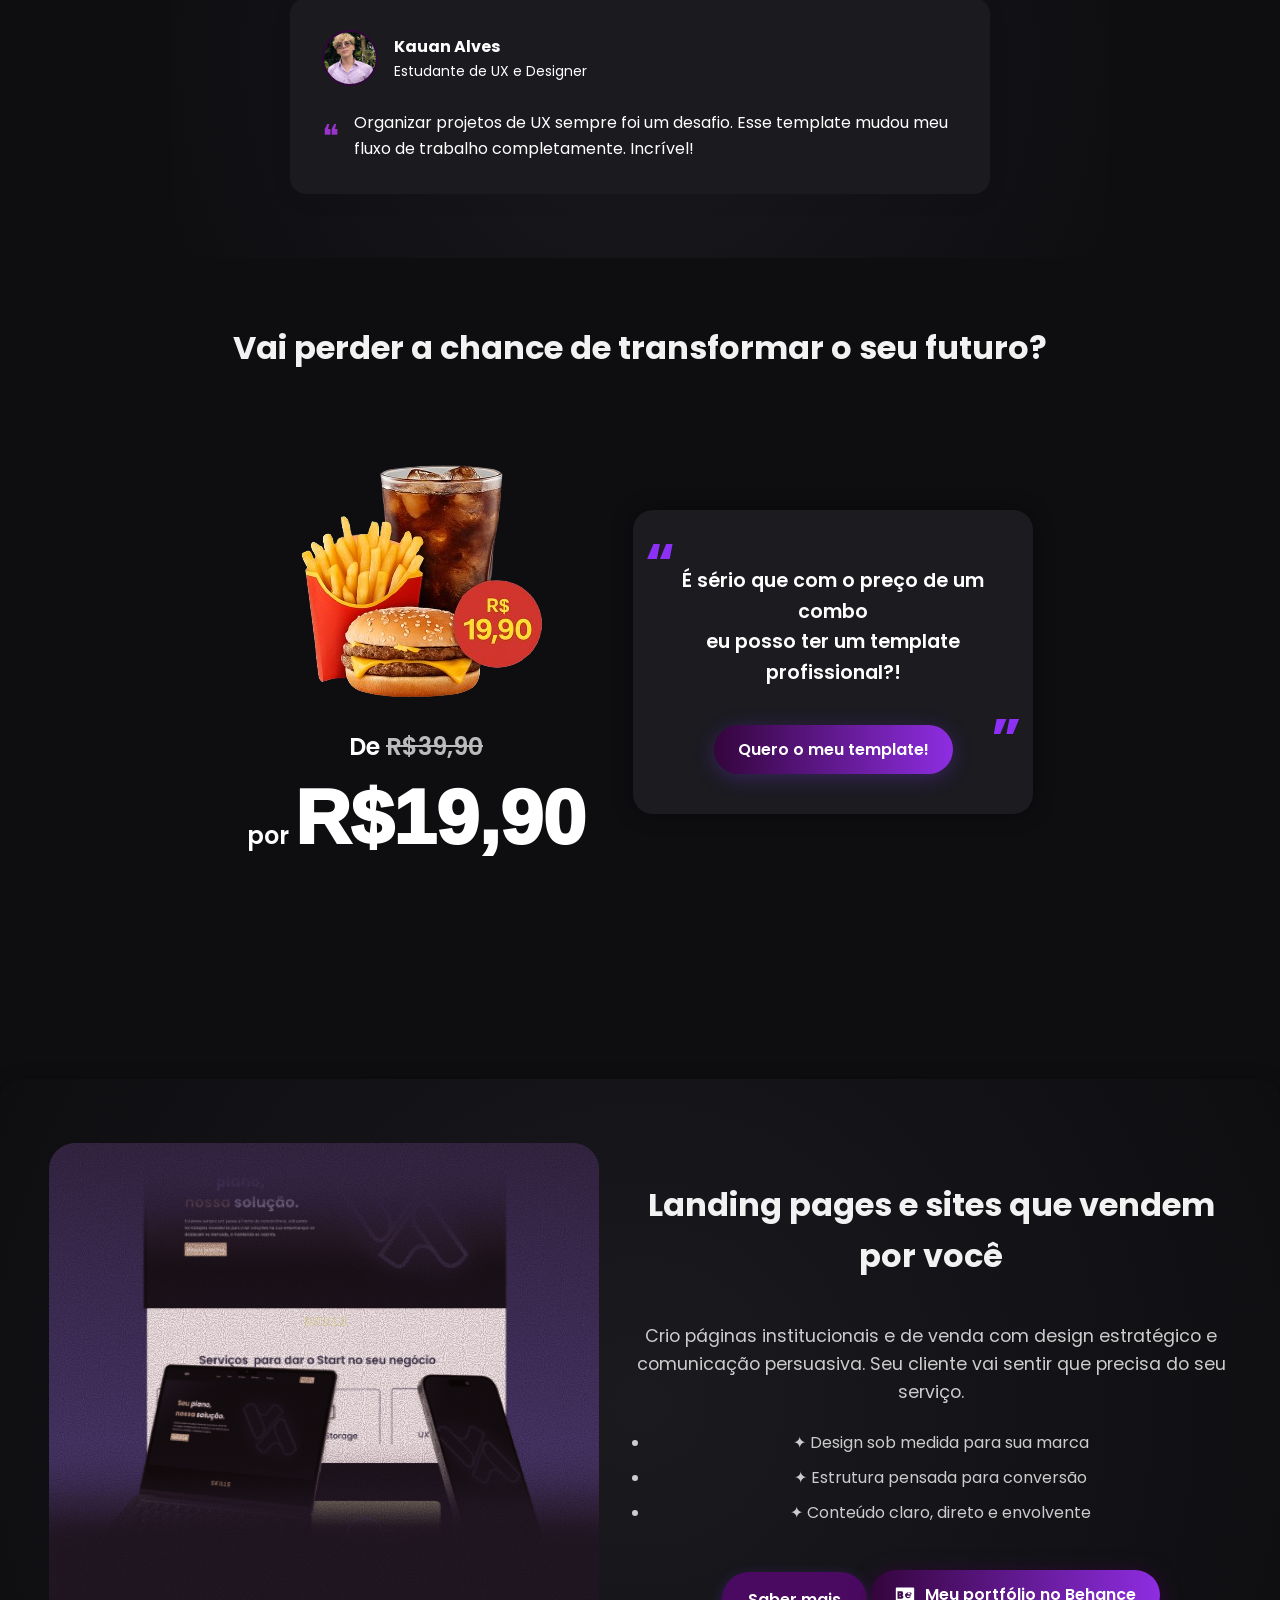
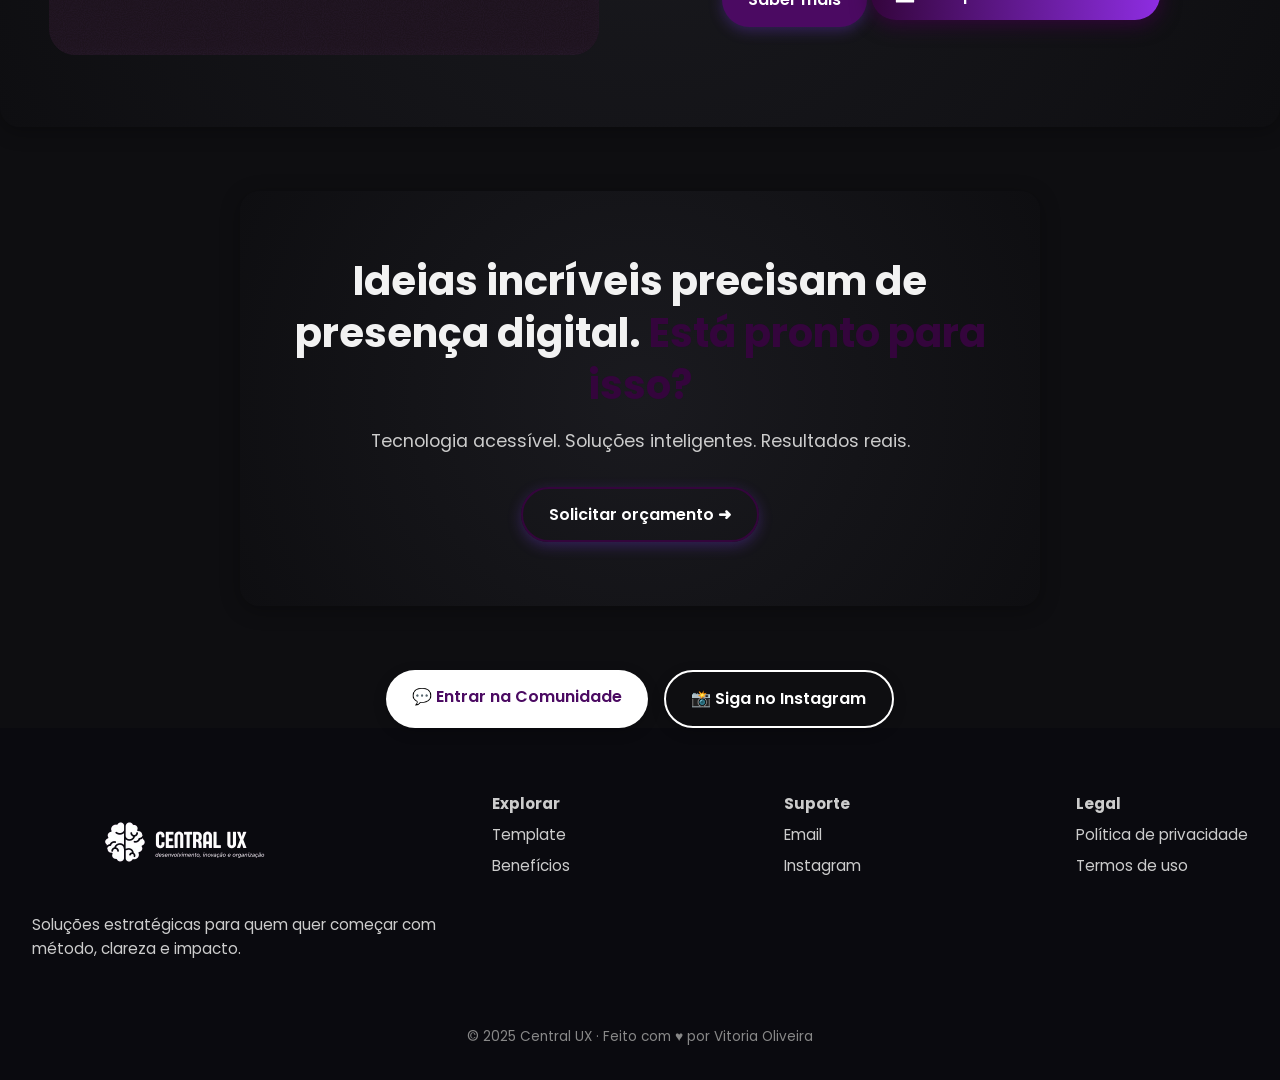
==== commit 76669c5b: "Update index.html" ====
--- a/index.html
+++ b/index.html
@@ -6,7 +6,7 @@
   <meta name="description" content="Central UX: o template definitivo para designers, freelancers e times organizarem seus projetos de UX com clareza e método.">
   <title>Central UX | Organize seus Projetos de UX Agora</title>
   <link href="https://fonts.googleapis.com/css2?family=Poppins:wght@400;600;700&display=swap" rel="stylesheet">
-  <link href="/css/stylesheet.css" rel="stylesheet">
+  <link href="css/stylesheet.css" rel="stylesheet">
   <script src="https://unpkg.com/lucide@latest"></script>
   
 </head>
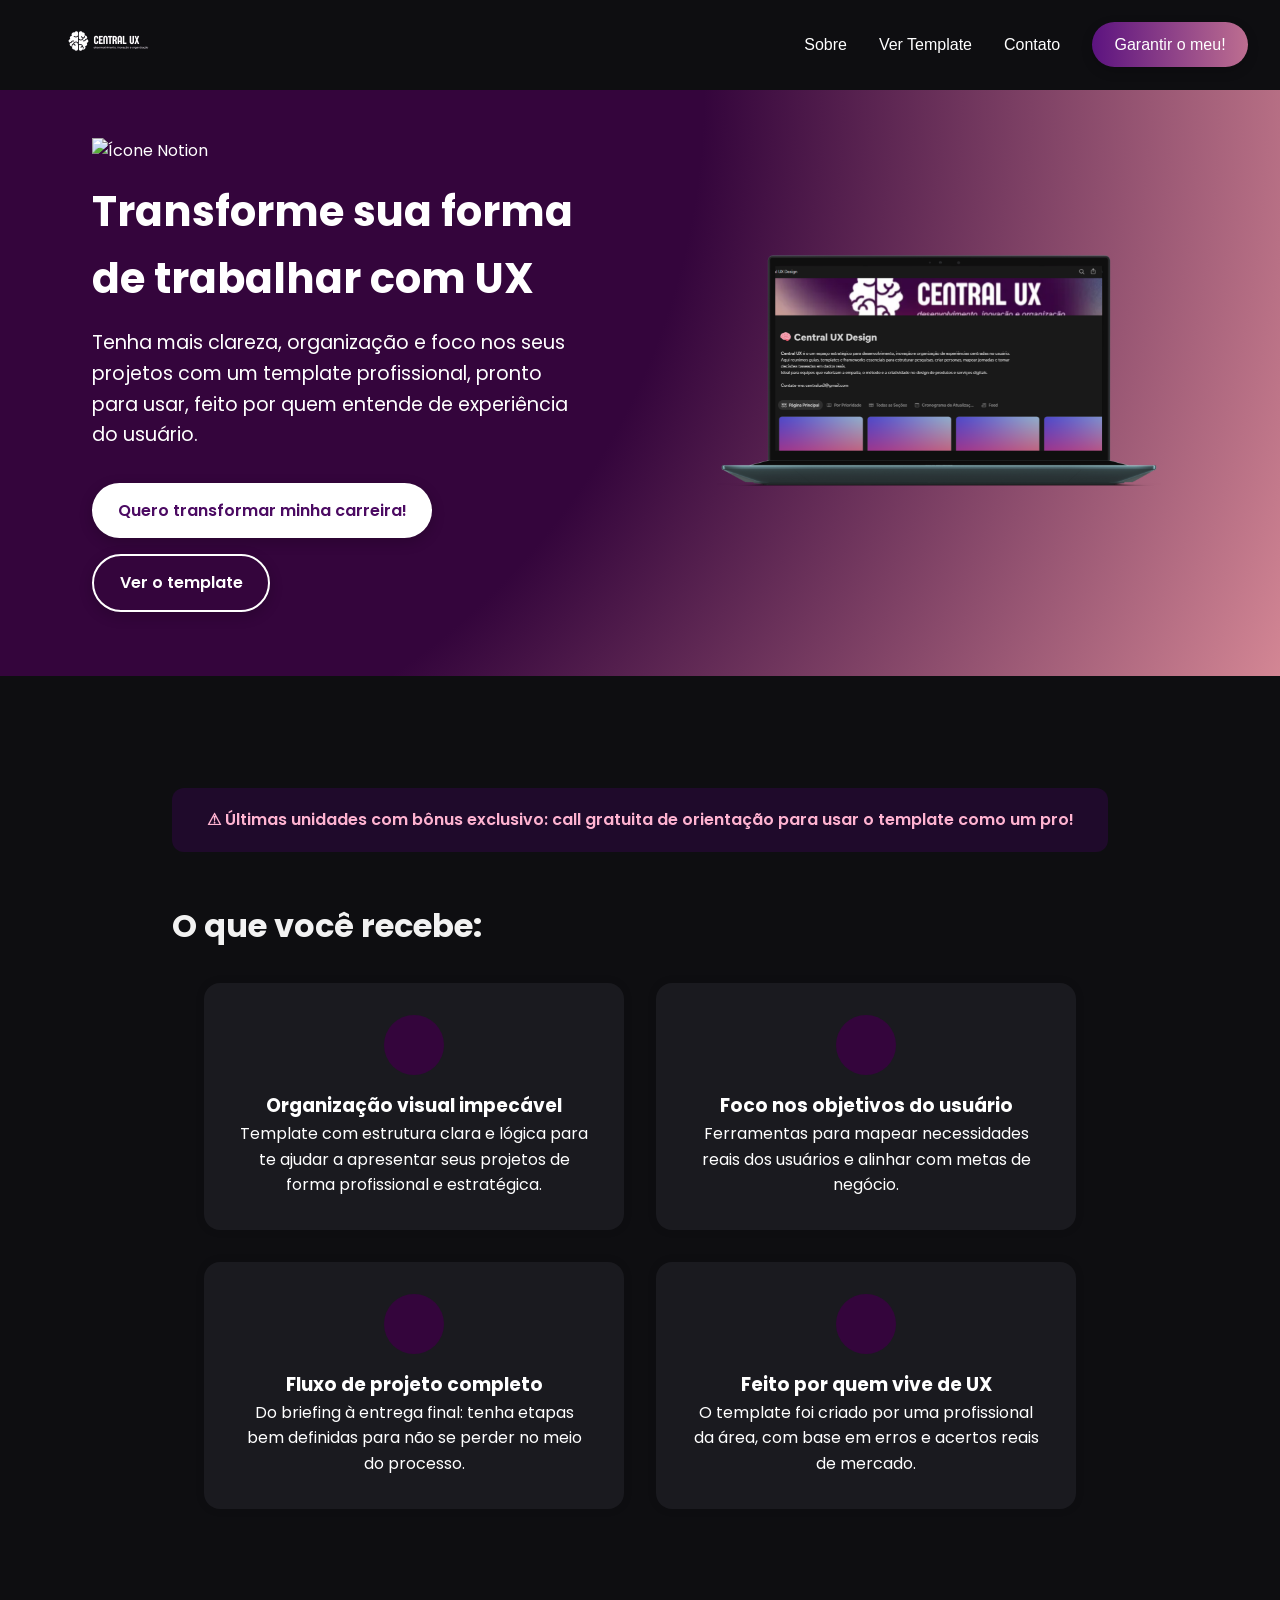
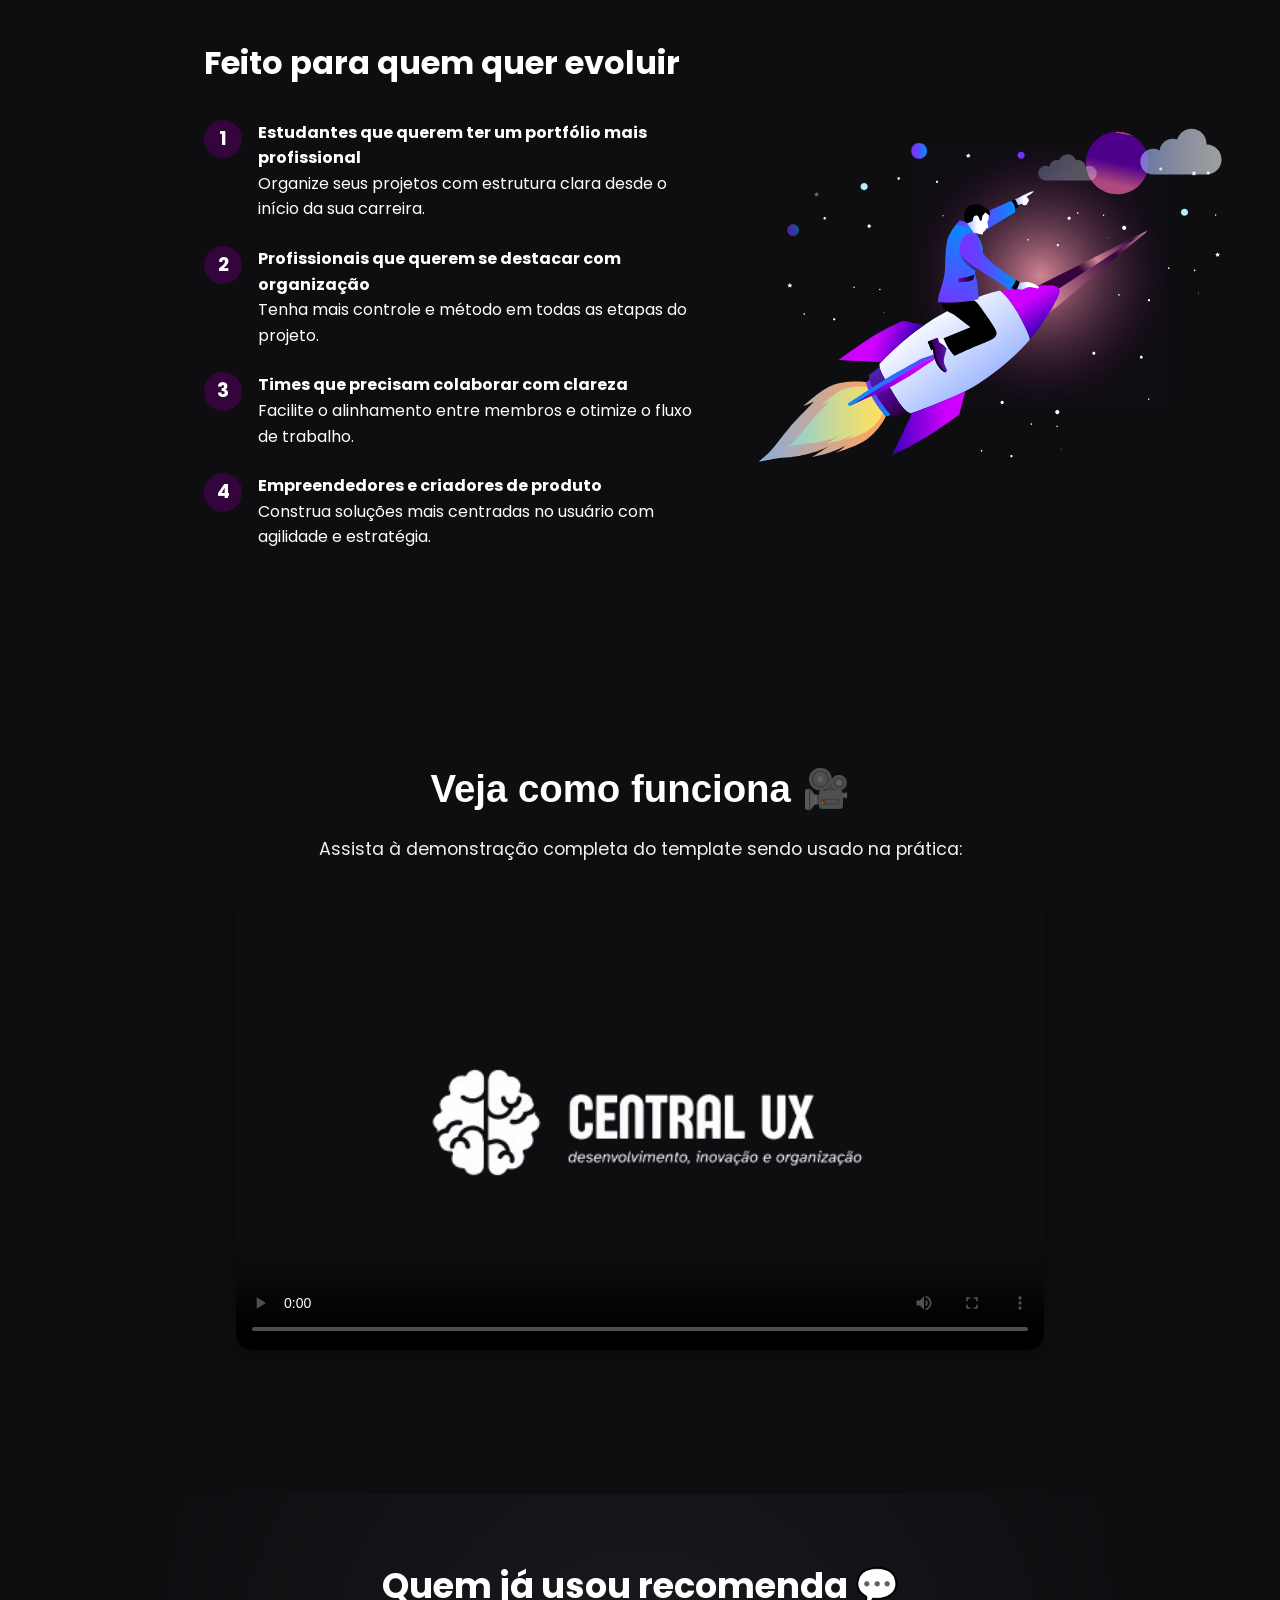
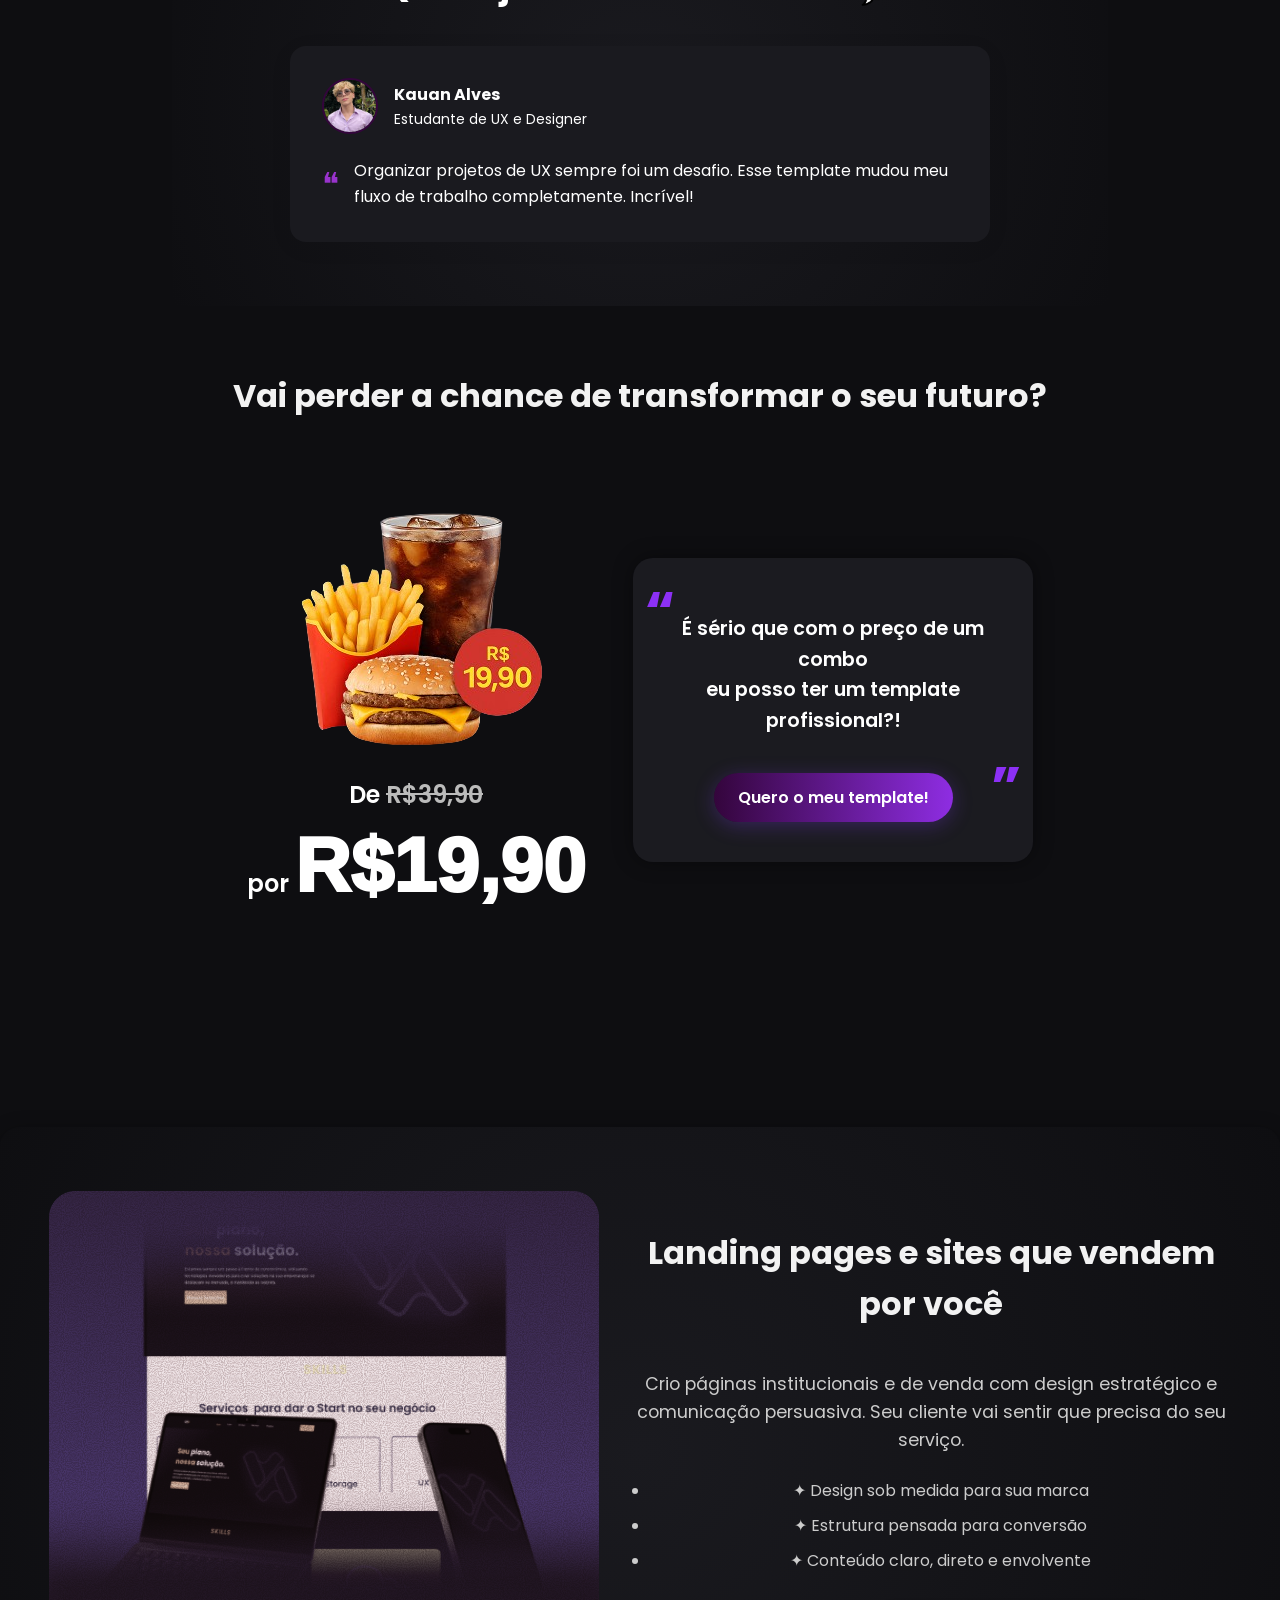
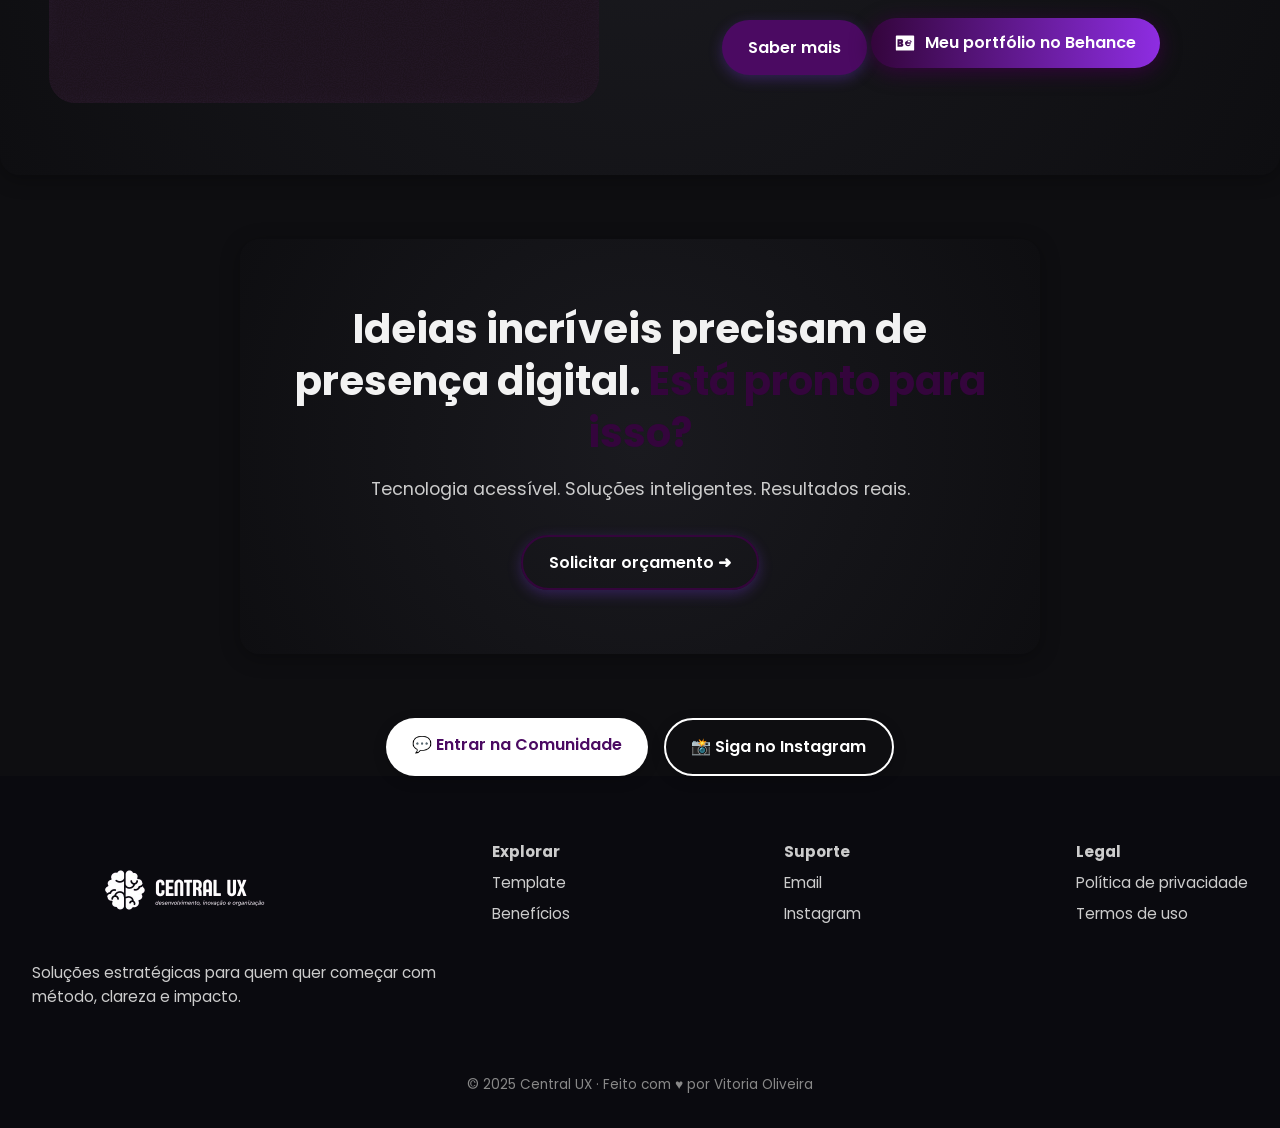
==== commit 00b8cc4a: "Update index.html" ====
--- a/index.html
+++ b/index.html
@@ -199,7 +199,7 @@
         eu posso ter um template profissional?!
       </p>
       <span class="aspas-bottom">”</span>
-      <a href="#formulario" class="cta-combo">Quero o meu template!</a>
+      <a href="https://mpago.la/2UiSpnp" class="cta-combo">Quero o meu template!</a>
     </div>
   </div>
 </section>
--- a/css/stylesheet.css
+++ b/css/stylesheet.css
@@ -79,8 +79,8 @@
       align-items: center;
       justify-content: center;
       flex-wrap: nowrap;
-      gap: 3rem;
-      padding: 0rem 2rem 4rem;
+      gap: 6rem;
+      padding: 3rem 2rem 4rem;
       background: radial-gradient(circle at top left, #34053C, #34053C, #D38694);
       color: #fff;
       text-align: left;
